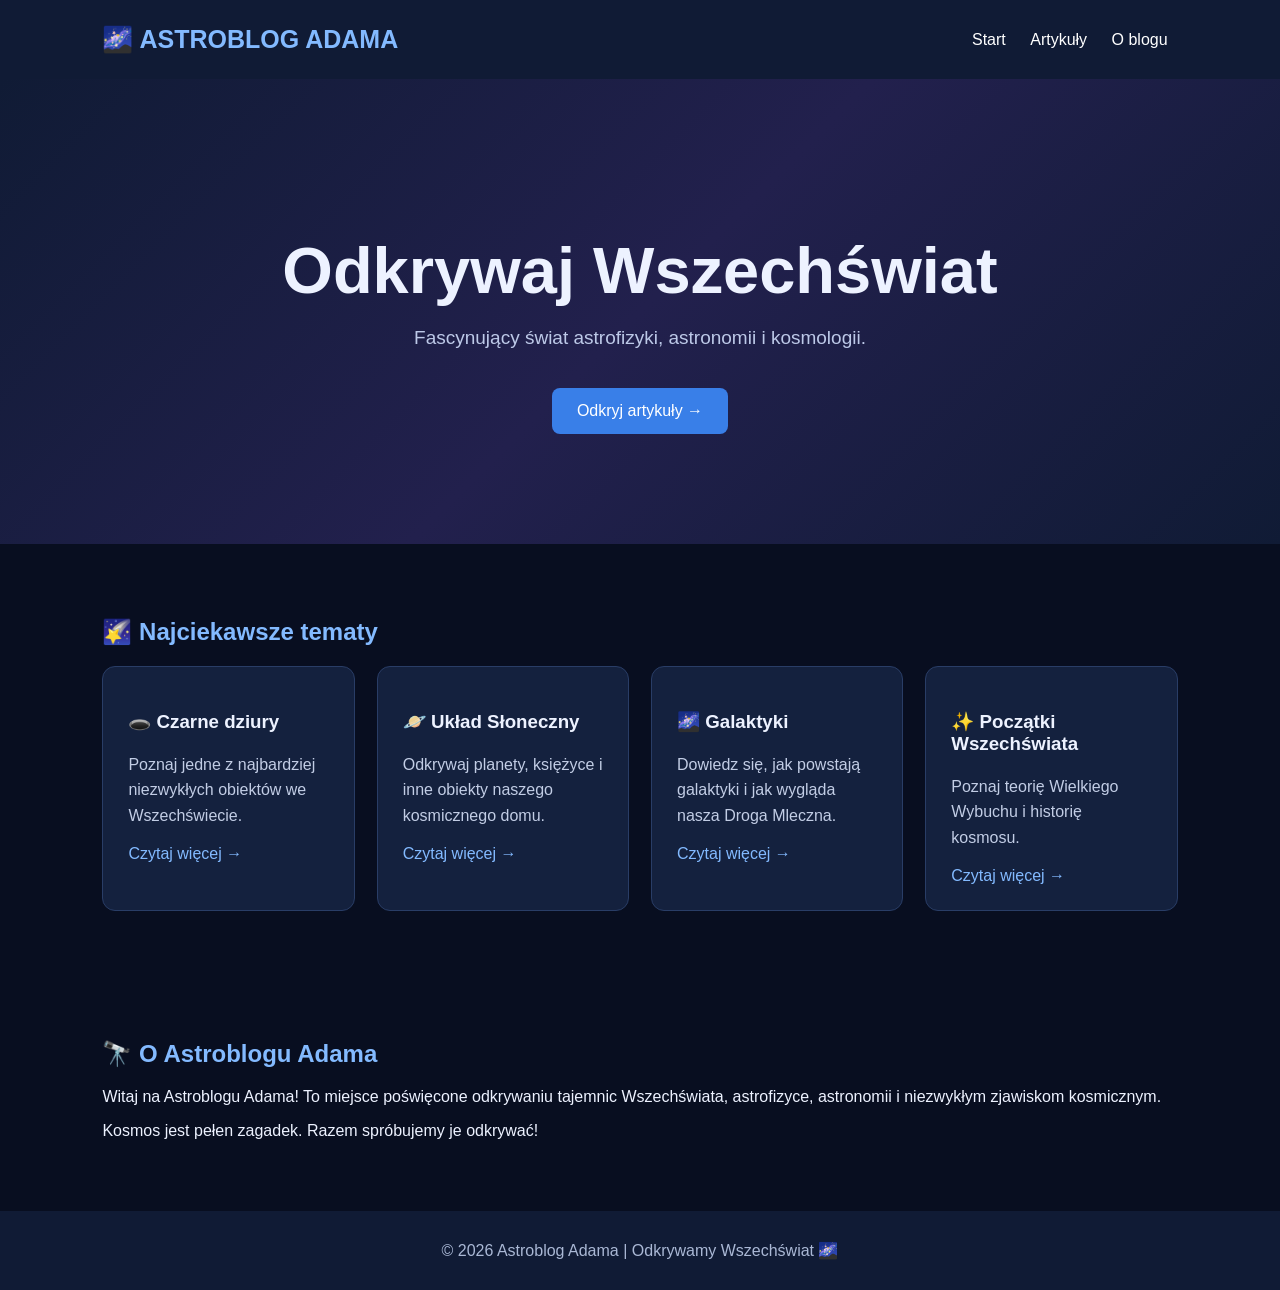
==== index.html @ 1130daae "Create index.html" ====
<!DOCTYPE html>
<html lang="pl">
<head>
<meta charset="UTF-8">
<meta name="viewport" content="width=device-width, initial-scale=1.0">
<title>Astroblog Adama | Odkrywamy Wszechświat</title>

<style>
* {
  box-sizing: border-box;
}

body {
  margin: 0;
  background: #080e20;
  color: #edf2ff;
  font-family: Arial, sans-serif;
}

header {
  padding: 25px 8%;
  background: #101b35;
  display: flex;
  justify-content: space-between;
  align-items: center;
  flex-wrap: wrap;
  gap: 15px;
}

.logo {
  font-size: 25px;
  font-weight: bold;
  color: #83baff;
}

nav a {
  color: white;
  text-decoration: none;
  margin: 10px;
}

nav a:hover {
  color: #83baff;
}

.hero {
  text-align: center;
  padding: 110px 20px;
  background: linear-gradient(135deg, #101b35, #22204d, #101b35);
}

.hero h1 {
  font-size: clamp(35px, 7vw, 65px);
  margin-bottom: 15px;
}

.hero p {
  color: #bdc9e8;
  font-size: 19px;
}

.button {
  display: inline-block;
  margin-top: 20px;
  padding: 14px 25px;
  background: #397fe8;
  color: white;
  border-radius: 8px;
  text-decoration: none;
}

section {
  padding: 55px 8%;
}

h2 {
  color: #83baff;
}

.articles {
  display: grid;
  grid-template-columns: repeat(auto-fit, minmax(230px, 1fr));
  gap: 22px;
}

.card {
  background: #14213e;
  padding: 25px;
  border-radius: 13px;
  border: 1px solid #293d66;
}

.card p {
  color: #c2cde5;
  line-height: 1.6;
}

.card a {
  color: #83baff;
  text-decoration: none;
}

footer {
  text-align: center;
  padding: 30px;
  background: #101b35;
  color: #aab8d5;
}
</style>
</head>

<body>

<header>
  <div class="logo">🌌 ASTROBLOG ADAMA</div>
  <nav>
    <a href="#start">Start</a>
    <a href="#artykuly">Artykuły</a>
    <a href="#omnie">O blogu</a>
  </nav>
</header>

<div class="hero" id="start">
  <h1>Odkrywaj Wszechświat</h1>
  <p>Fascynujący świat astrofizyki, astronomii i kosmologii.</p>
  <a href="#artykuly" class="button">Odkryj artykuły →</a>
</div>

<section id="artykuly">
  <h2>🌠 Najciekawsze tematy</h2>

  <div class="articles">

    <div class="card">
      <h3>🕳️ Czarne dziury</h3>
      <p>Poznaj jedne z najbardziej niezwykłych obiektów we Wszechświecie.</p>
      <a href="#omnie">Czytaj więcej →</a>
    </div>

    <div class="card">
      <h3>🪐 Układ Słoneczny</h3>
      <p>Odkrywaj planety, księżyce i inne obiekty naszego kosmicznego domu.</p>
      <a href="#omnie">Czytaj więcej →</a>
    </div>

    <div class="card">
      <h3>🌌 Galaktyki</h3>
      <p>Dowiedz się, jak powstają galaktyki i jak wygląda nasza Droga Mleczna.</p>
      <a href="#omnie">Czytaj więcej →</a>
    </div>

    <div class="card">
      <h3>✨ Początki Wszechświata</h3>
      <p>Poznaj teorię Wielkiego Wybuchu i historię kosmosu.</p>
      <a href="#omnie">Czytaj więcej →</a>
    </div>

  </div>
</section>

<section id="omnie">
  <h2>🔭 O Astroblogu Adama</h2>
  <p>
    Witaj na Astroblogu Adama! To miejsce poświęcone
    odkrywaniu tajemnic Wszechświata, astrofizyce,
    astronomii i niezwykłym zjawiskom kosmicznym.
  </p>
  <p>
    Kosmos jest pełen zagadek. Razem spróbujemy je odkrywać!
  </p>
</section>

<footer>
  © 2026 Astroblog Adama | Odkrywamy Wszechświat 🌌
</footer>

</body>
</html>
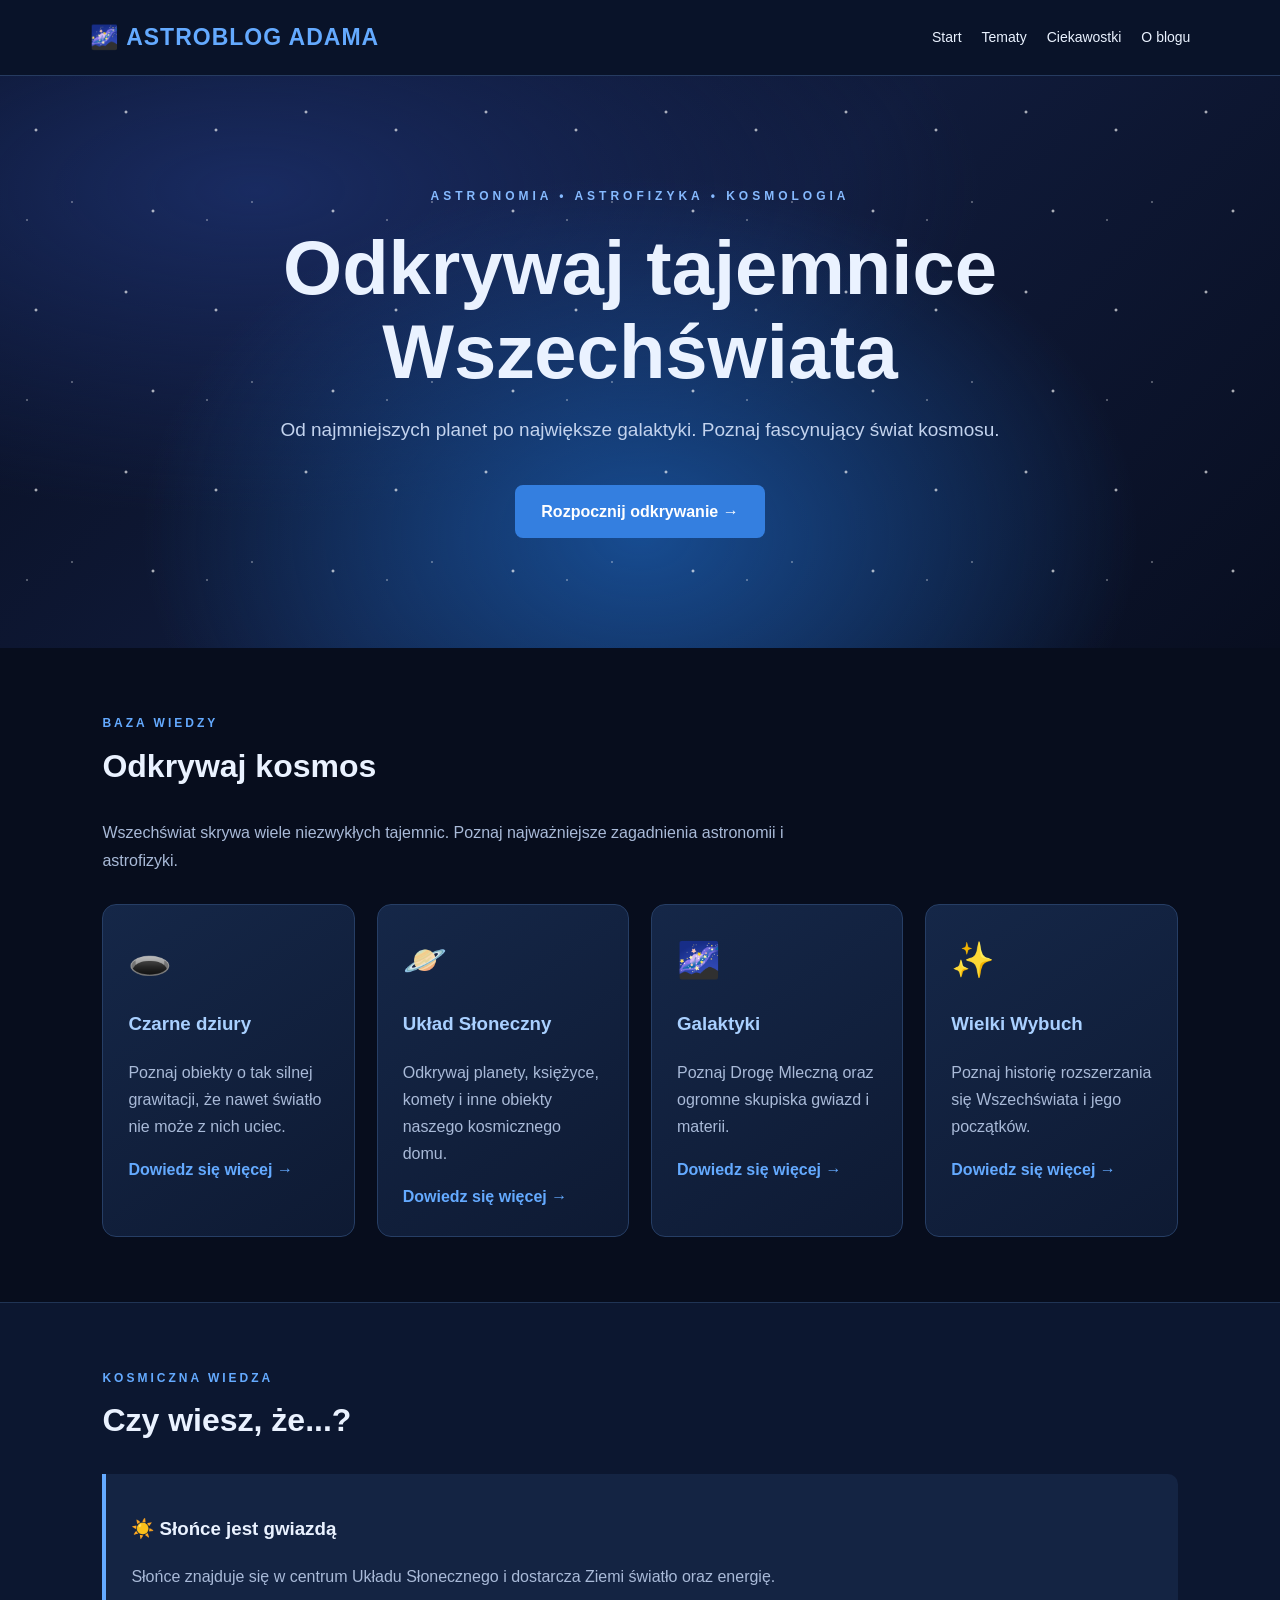
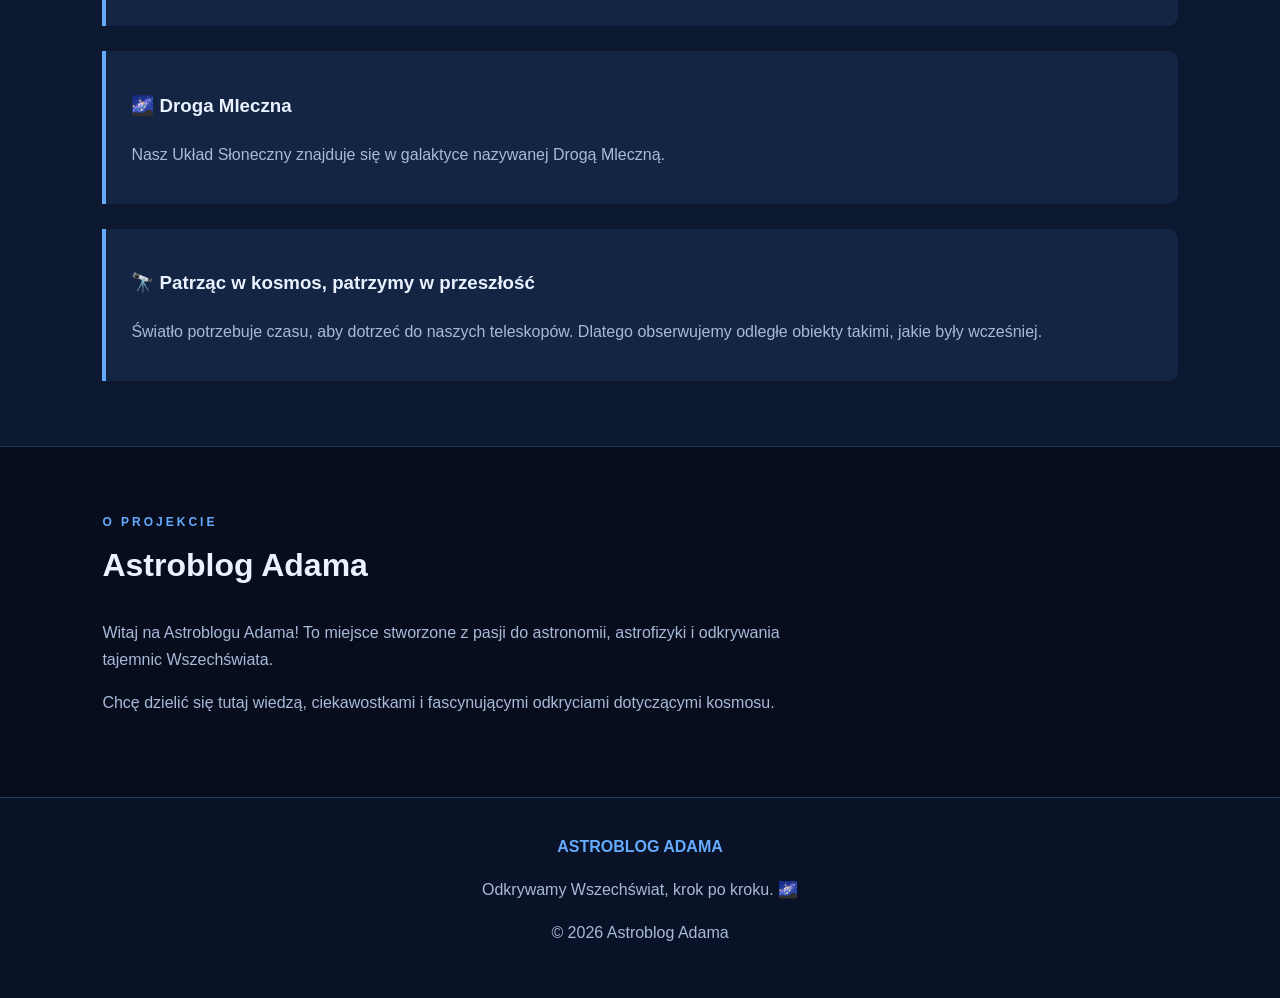
==== commit 61a7892a: "Update index.html" ====
--- a/index.html
+++ b/index.html
@@ -4,23 +4,42 @@
 <head>
 <meta charset="UTF-8">
 <meta name="viewport" content="width=device-width, initial-scale=1.0">
+<meta name="description" content="Astroblog Adama – poznaj fascynujący świat astrofizyki, astronomii i kosmologii.">
 <title>Astroblog Adama | Odkrywamy Wszechświat</title>
 
 <style>
+:root {
+  --bg: #070d1d;
+  --panel: #101c36;
+  --panel2: #142443;
+  --blue: #64aaff;
+  --light: #eaf2ff;
+  --muted: #a9bad8;
+}
+
 * {
   box-sizing: border-box;
 }
 
+html {
+  scroll-behavior: smooth;
+}
+
 body {
   margin: 0;
-  background: #080e20;
-  color: #edf2ff;
+  background: var(--bg);
+  color: var(--light);
   font-family: Arial, sans-serif;
+  line-height: 1.7;
 }
 
 header {
-  padding: 25px 8%;
-  background: #101b35;
+  position: sticky;
+  top: 0;
+  z-index: 10;
+  padding: 18px 7%;
+  background: rgba(10, 20, 42, 0.96);
+  border-bottom: 1px solid #263b60;
   display: flex;
   justify-content: space-between;
   align-items: center;
@@ -29,83 +48,227 @@
 }
 
 .logo {
-  font-size: 25px;
+  color: var(--blue);
+  font-size: 23px;
   font-weight: bold;
-  color: #83baff;
+  letter-spacing: 1px;
+}
+
+nav {
+  display: flex;
+  flex-wrap: wrap;
+  gap: 20px;
 }
 
 nav a {
-  color: white;
+  color: var(--light);
   text-decoration: none;
-  margin: 10px;
+  font-size: 14px;
 }
 
 nav a:hover {
-  color: #83baff;
+  color: var(--blue);
 }
 
 .hero {
+  min-height: 510px;
+  padding: 110px 20px;
   text-align: center;
-  padding: 110px 20px;
-  background: linear-gradient(135deg, #101b35, #22204d, #101b35);
+  display: flex;
+  flex-direction: column;
+  justify-content: center;
+  align-items: center;
+  position: relative;
+  overflow: hidden;
+  background:
+    radial-gradient(ellipse at 50% 80%, #174c91 0%, transparent 55%),
+    radial-gradient(ellipse at 20% 20%, #192b61 0%, transparent 50%),
+    linear-gradient(135deg, #080e20, #101b3b, #080e20);
+}
+
+.stars {
+  position: absolute;
+  inset: 0;
+  pointer-events: none;
+  background-image:
+    radial-gradient(2px 2px at 20% 30%, white, transparent),
+    radial-gradient(2px 2px at 70% 20%, white, transparent),
+    radial-gradient(1px 1px at 40% 70%, white, transparent),
+    radial-gradient(2px 2px at 85% 75%, white, transparent),
+    radial-gradient(1px 1px at 15% 80%, white, transparent);
+  background-size: 180px 180px;
+  animation: stars 30s linear infinite;
+}
+
+@keyframes stars {
+  from { background-position: 0 0; }
+  to { background-position: 180px 180px; }
+}
+
+.hero-content {
+  position: relative;
+  z-index: 1;
+  max-width: 850px;
+}
+
+.eyebrow {
+  color: #86baff;
+  letter-spacing: 4px;
+  font-size: 12px;
+  font-weight: bold;
 }
 
 .hero h1 {
-  font-size: clamp(35px, 7vw, 65px);
-  margin-bottom: 15px;
+  font-size: clamp(38px, 7vw, 76px);
+  line-height: 1.1;
+  margin: 20px 0;
 }
 
 .hero p {
-  color: #bdc9e8;
   font-size: 19px;
+  color: #c3d3ee;
 }
 
 .button {
   display: inline-block;
   margin-top: 20px;
-  padding: 14px 25px;
-  background: #397fe8;
+  padding: 13px 26px;
+  border-radius: 8px;
+  background: #347fe0;
   color: white;
-  border-radius: 8px;
   text-decoration: none;
+  font-weight: bold;
+  transition: 0.2s;
+}
+
+.button:hover {
+  background: #5b9df5;
+  transform: translateY(-3px);
 }
 
 section {
-  padding: 55px 8%;
+  padding: 65px 8%;
+  max-width: 1400px;
+  margin: auto;
+}
+
+.section-label {
+  color: var(--blue);
+  letter-spacing: 3px;
+  font-size: 12px;
+  font-weight: bold;
 }
 
 h2 {
-  color: #83baff;
+  font-size: 32px;
+  margin-top: 5px;
+}
+
+.intro {
+  color: var(--muted);
+  max-width: 700px;
 }
 
 .articles {
   display: grid;
   grid-template-columns: repeat(auto-fit, minmax(230px, 1fr));
   gap: 22px;
+  margin-top: 30px;
 }
 
 .card {
-  background: #14213e;
+  background: linear-gradient(145deg, #152748, #0e1a33);
+  border: 1px solid #263e65;
+  border-radius: 14px;
   padding: 25px;
-  border-radius: 13px;
-  border: 1px solid #293d66;
+  transition: 0.25s;
+}
+
+.card:hover {
+  transform: translateY(-6px);
+  border-color: var(--blue);
+}
+
+.card-icon {
+  font-size: 35px;
+}
+
+.card h3 {
+  color: #a9d0ff;
 }
 
 .card p {
-  color: #c2cde5;
-  line-height: 1.6;
+  color: var(--muted);
 }
 
 .card a {
-  color: #83baff;
+  color: var(--blue);
   text-decoration: none;
+  font-weight: bold;
+}
+
+.news {
+  background: #0c1730;
+  border-top: 1px solid #203454;
+  border-bottom: 1px solid #203454;
+  max-width: none;
+}
+
+.news-inner {
+  max-width: 1200px;
+  margin: auto;
+}
+
+.fact {
+  border-left: 4px solid var(--blue);
+  padding: 20px 25px;
+  background: #142443;
+  border-radius: 0 10px 10px 0;
+  margin-top: 25px;
+}
+
+.fact p {
+  color: var(--muted);
 }
 
 footer {
+  padding: 35px 20px;
+  background: #091226;
   text-align: center;
-  padding: 30px;
-  background: #101b35;
-  color: #aab8d5;
+  color: var(--muted);
+  border-top: 1px solid #263b60;
+}
+
+footer strong {
+  color: var(--blue);
+}
+
+@media (max-width: 600px) {
+  header {
+    justify-content: center;
+    text-align: center;
+  }
+
+  nav {
+    justify-content: center;
+    gap: 12px;
+  }
+
+  .hero {
+    padding: 80px 20px;
+  }
+
+  section {
+    padding: 45px 6%;
+  }
+}
+
+@media (prefers-reduced-motion: reduce) {
+  *, *::before, *::after {
+    scroll-behavior: auto !important;
+    animation: none !important;
+    transition: none !important;
+  }
 }
 </style>
 </head>
@@ -114,66 +277,144 @@
 
 <header>
   <div class="logo">🌌 ASTROBLOG ADAMA</div>
+
   <nav>
     <a href="#start">Start</a>
-    <a href="#artykuly">Artykuły</a>
+    <a href="#tematy">Tematy</a>
+    <a href="#ciekawostki">Ciekawostki</a>
     <a href="#omnie">O blogu</a>
   </nav>
 </header>
 
+<main>
+
 <div class="hero" id="start">
-  <h1>Odkrywaj Wszechświat</h1>
-  <p>Fascynujący świat astrofizyki, astronomii i kosmologii.</p>
-  <a href="#artykuly" class="button">Odkryj artykuły →</a>
+  <div class="stars"></div>
+
+  <div class="hero-content">
+    <div class="eyebrow">ASTRONOMIA • ASTROFIZYKA • KOSMOLOGIA</div>
+
+    <h1>Odkrywaj tajemnice Wszechświata</h1>
+
+    <p>
+      Od najmniejszych planet po największe galaktyki.
+      Poznaj fascynujący świat kosmosu.
+    </p>
+
+    <a href="#tematy" class="button">Rozpocznij odkrywanie →</a>
+  </div>
 </div>
 
-<section id="artykuly">
-  <h2>🌠 Najciekawsze tematy</h2>
+<section id="tematy">
+  <div class="section-label">BAZA WIEDZY</div>
+  <h2>Odkrywaj kosmos</h2>
+
+  <p class="intro">
+    Wszechświat skrywa wiele niezwykłych tajemnic.
+    Poznaj najważniejsze zagadnienia astronomii i astrofizyki.
+  </p>
 
   <div class="articles">
 
-    <div class="card">
-      <h3>🕳️ Czarne dziury</h3>
-      <p>Poznaj jedne z najbardziej niezwykłych obiektów we Wszechświecie.</p>
-      <a href="#omnie">Czytaj więcej →</a>
-    </div>
-
-    <div class="card">
-      <h3>🪐 Układ Słoneczny</h3>
-      <p>Odkrywaj planety, księżyce i inne obiekty naszego kosmicznego domu.</p>
-      <a href="#omnie">Czytaj więcej →</a>
-    </div>
-
-    <div class="card">
-      <h3>🌌 Galaktyki</h3>
-      <p>Dowiedz się, jak powstają galaktyki i jak wygląda nasza Droga Mleczna.</p>
-      <a href="#omnie">Czytaj więcej →</a>
-    </div>
-
-    <div class="card">
-      <h3>✨ Początki Wszechświata</h3>
-      <p>Poznaj teorię Wielkiego Wybuchu i historię kosmosu.</p>
-      <a href="#omnie">Czytaj więcej →</a>
-    </div>
+    <article class="card">
+      <div class="card-icon">🕳️</div>
+      <h3>Czarne dziury</h3>
+      <p>
+        Poznaj obiekty o tak silnej grawitacji,
+        że nawet światło nie może z nich uciec.
+      </p>
+      <a href="#ciekawostki">Dowiedz się więcej →</a>
+    </article>
+
+    <article class="card">
+      <div class="card-icon">🪐</div>
+      <h3>Układ Słoneczny</h3>
+      <p>
+        Odkrywaj planety, księżyce, komety
+        i inne obiekty naszego kosmicznego domu.
+      </p>
+      <a href="#ciekawostki">Dowiedz się więcej →</a>
+    </article>
+
+    <article class="card">
+      <div class="card-icon">🌌</div>
+      <h3>Galaktyki</h3>
+      <p>
+        Poznaj Drogę Mleczną oraz ogromne
+        skupiska gwiazd i materii.
+      </p>
+      <a href="#ciekawostki">Dowiedz się więcej →</a>
+    </article>
+
+    <article class="card">
+      <div class="card-icon">✨</div>
+      <h3>Wielki Wybuch</h3>
+      <p>
+        Poznaj historię rozszerzania się
+        Wszechświata i jego początków.
+      </p>
+      <a href="#ciekawostki">Dowiedz się więcej →</a>
+    </article>
 
   </div>
 </section>
 
+<section class="news" id="ciekawostki">
+  <div class="news-inner">
+    <div class="section-label">KOSMICZNA WIEDZA</div>
+    <h2>Czy wiesz, że...?</h2>
+
+    <div class="fact">
+      <h3>☀️ Słońce jest gwiazdą</h3>
+      <p>
+        Słońce znajduje się w centrum Układu Słonecznego
+        i dostarcza Ziemi światło oraz energię.
+      </p>
+    </div>
+
+    <div class="fact">
+      <h3>🌌 Droga Mleczna</h3>
+      <p>
+        Nasz Układ Słoneczny znajduje się
+        w galaktyce nazywanej Drogą Mleczną.
+      </p>
+    </div>
+
+    <div class="fact">
+      <h3>🔭 Patrząc w kosmos, patrzymy w przeszłość</h3>
+      <p>
+        Światło potrzebuje czasu, aby dotrzeć do naszych teleskopów.
+        Dlatego obserwujemy odległe obiekty takimi, jakie były wcześniej.
+      </p>
+    </div>
+  </div>
+</section>
+
 <section id="omnie">
-  <h2>🔭 O Astroblogu Adama</h2>
-  <p>
-    Witaj na Astroblogu Adama! To miejsce poświęcone
-    odkrywaniu tajemnic Wszechświata, astrofizyce,
-    astronomii i niezwykłym zjawiskom kosmicznym.
+  <div class="section-label">O PROJEKCIE</div>
+  <h2>Astroblog Adama</h2>
+
+  <p class="intro">
+    Witaj na Astroblogu Adama! To miejsce stworzone
+    z pasji do astronomii, astrofizyki i odkrywania
+    tajemnic Wszechświata.
   </p>
-  <p>
-    Kosmos jest pełen zagadek. Razem spróbujemy je odkrywać!
+
+  <p class="intro">
+    Chcę dzielić się tutaj wiedzą, ciekawostkami
+    i fascynującymi odkryciami dotyczącymi kosmosu.
   </p>
 </section>
 
+</main>
+
 <footer>
-  © 2026 Astroblog Adama | Odkrywamy Wszechświat 🌌
+  <strong>ASTROBLOG ADAMA</strong>
+  <p>Odkrywamy Wszechświat, krok po kroku. 🌌</p>
+  <p>© 2026 Astroblog Adama</p>
 </footer>
 
 </body>
 </html>
+
+
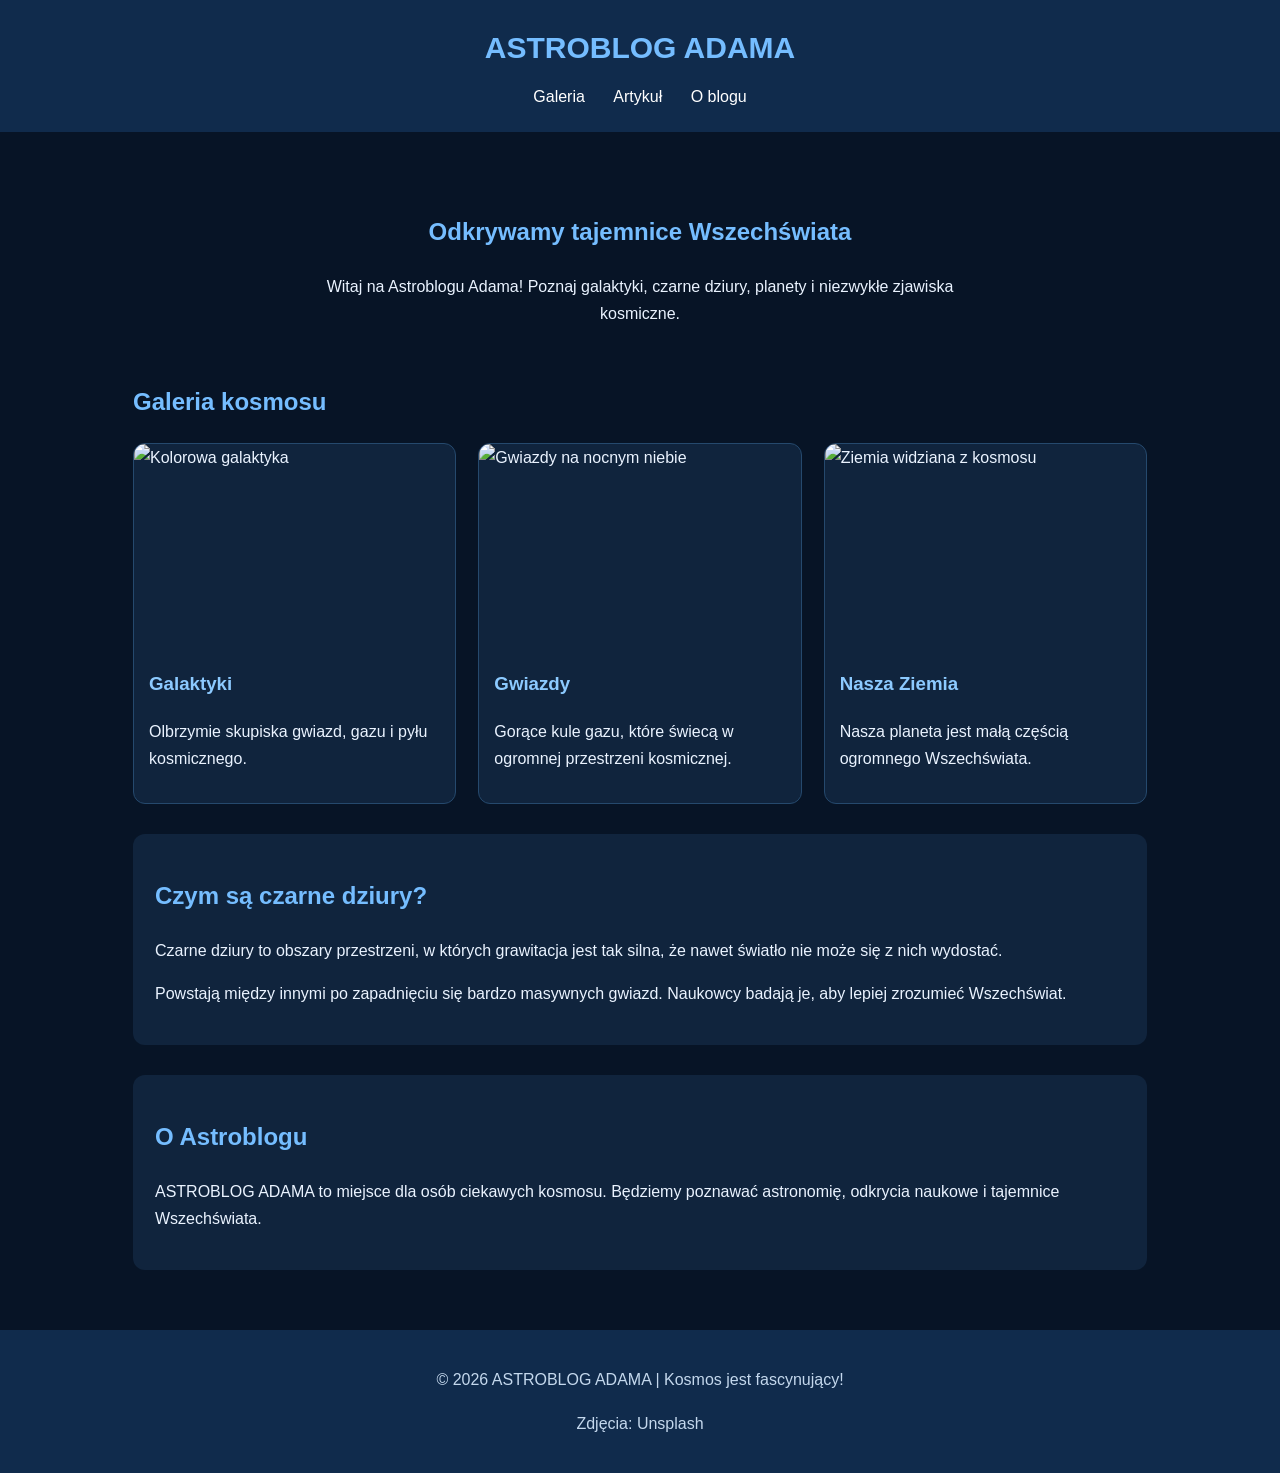
==== commit a6db1080: "Update index.html" ====
--- a/index.html
+++ b/index.html
@@ -4,271 +4,101 @@
 <head>
 <meta charset="UTF-8">
 <meta name="viewport" content="width=device-width, initial-scale=1.0">
-<meta name="description" content="Astroblog Adama – poznaj fascynujący świat astrofizyki, astronomii i kosmologii.">
-<title>Astroblog Adama | Odkrywamy Wszechświat</title>
+<title>ASTROBLOG ADAMA</title>
 
 <style>
-:root {
-  --bg: #070d1d;
-  --panel: #101c36;
-  --panel2: #142443;
-  --blue: #64aaff;
-  --light: #eaf2ff;
-  --muted: #a9bad8;
-}
-
-* {
-  box-sizing: border-box;
-}
-
-html {
-  scroll-behavior: smooth;
-}
+* { box-sizing: border-box; }
 
 body {
   margin: 0;
-  background: var(--bg);
-  color: var(--light);
   font-family: Arial, sans-serif;
+  background: #071426;
+  color: #eaf3ff;
   line-height: 1.7;
 }
 
 header {
-  position: sticky;
-  top: 0;
-  z-index: 10;
-  padding: 18px 7%;
-  background: rgba(10, 20, 42, 0.96);
-  border-bottom: 1px solid #263b60;
-  display: flex;
-  justify-content: space-between;
-  align-items: center;
-  flex-wrap: wrap;
-  gap: 15px;
+  background: #102b4c;
+  padding: 22px;
+  text-align: center;
 }
 
-.logo {
-  color: var(--blue);
-  font-size: 23px;
-  font-weight: bold;
-  letter-spacing: 1px;
+header h1 {
+  margin: 0;
+  color: #75bdff;
+  font-size: 30px;
 }
 
-nav {
-  display: flex;
-  flex-wrap: wrap;
-  gap: 20px;
+nav { margin-top: 10px; }
+
+nav a {
+  color: white;
+  text-decoration: none;
+  margin: 0 12px;
 }
 
-nav a {
-  color: var(--light);
-  text-decoration: none;
-  font-size: 14px;
+main {
+  max-width: 1050px;
+  margin: auto;
+  padding: 25px 18px;
 }
 
-nav a:hover {
-  color: var(--blue);
-}
+h2 { color: #75bdff; }
 
 .hero {
-  min-height: 510px;
-  padding: 110px 20px;
   text-align: center;
-  display: flex;
-  flex-direction: column;
-  justify-content: center;
-  align-items: center;
-  position: relative;
-  overflow: hidden;
-  background:
-    radial-gradient(ellipse at 50% 80%, #174c91 0%, transparent 55%),
-    radial-gradient(ellipse at 20% 20%, #192b61 0%, transparent 50%),
-    linear-gradient(135deg, #080e20, #101b3b, #080e20);
-}
-
-.stars {
-  position: absolute;
-  inset: 0;
-  pointer-events: none;
-  background-image:
-    radial-gradient(2px 2px at 20% 30%, white, transparent),
-    radial-gradient(2px 2px at 70% 20%, white, transparent),
-    radial-gradient(1px 1px at 40% 70%, white, transparent),
-    radial-gradient(2px 2px at 85% 75%, white, transparent),
-    radial-gradient(1px 1px at 15% 80%, white, transparent);
-  background-size: 180px 180px;
-  animation: stars 30s linear infinite;
-}
-
-@keyframes stars {
-  from { background-position: 0 0; }
-  to { background-position: 180px 180px; }
-}
-
-.hero-content {
-  position: relative;
-  z-index: 1;
-  max-width: 850px;
-}
-
-.eyebrow {
-  color: #86baff;
-  letter-spacing: 4px;
-  font-size: 12px;
-  font-weight: bold;
-}
-
-.hero h1 {
-  font-size: clamp(38px, 7vw, 76px);
-  line-height: 1.1;
-  margin: 20px 0;
+  padding: 35px 15px;
 }
 
 .hero p {
-  font-size: 19px;
-  color: #c3d3ee;
-}
-
-.button {
-  display: inline-block;
-  margin-top: 20px;
-  padding: 13px 26px;
-  border-radius: 8px;
-  background: #347fe0;
-  color: white;
-  text-decoration: none;
-  font-weight: bold;
-  transition: 0.2s;
-}
-
-.button:hover {
-  background: #5b9df5;
-  transform: translateY(-3px);
-}
-
-section {
-  padding: 65px 8%;
-  max-width: 1400px;
+  max-width: 700px;
   margin: auto;
 }
 
-.section-label {
-  color: var(--blue);
-  letter-spacing: 3px;
-  font-size: 12px;
-  font-weight: bold;
+.gallery {
+  display: grid;
+  grid-template-columns: repeat(auto-fit, minmax(240px, 1fr));
+  gap: 22px;
 }
 
-h2 {
-  font-size: 32px;
-  margin-top: 5px;
+.card {
+  background: #10243d;
+  border: 1px solid #25496d;
+  border-radius: 12px;
+  overflow: hidden;
 }
 
-.intro {
-  color: var(--muted);
-  max-width: 700px;
+.card img {
+  width: 100%;
+  height: 190px;
+  object-fit: cover;
+  display: block;
 }
 
-.articles {
-  display: grid;
-  grid-template-columns: repeat(auto-fit, minmax(230px, 1fr));
-  gap: 22px;
+.card-content { padding: 15px; }
+
+.card h3 { color: #8ccaff; }
+
+article {
+  background: #10243d;
+  border-radius: 12px;
+  padding: 22px;
   margin-top: 30px;
 }
 
-.card {
-  background: linear-gradient(145deg, #152748, #0e1a33);
-  border: 1px solid #263e65;
-  border-radius: 14px;
-  padding: 25px;
-  transition: 0.25s;
+footer {
+  text-align: center;
+  background: #102b4c;
+  padding: 20px;
+  margin-top: 35px;
+  color: #c4d8ed;
 }
 
-.card:hover {
-  transform: translateY(-6px);
-  border-color: var(--blue);
-}
-
-.card-icon {
-  font-size: 35px;
-}
-
-.card h3 {
-  color: #a9d0ff;
-}
-
-.card p {
-  color: var(--muted);
-}
-
-.card a {
-  color: var(--blue);
-  text-decoration: none;
-  font-weight: bold;
-}
-
-.news {
-  background: #0c1730;
-  border-top: 1px solid #203454;
-  border-bottom: 1px solid #203454;
-  max-width: none;
-}
-
-.news-inner {
-  max-width: 1200px;
-  margin: auto;
-}
-
-.fact {
-  border-left: 4px solid var(--blue);
-  padding: 20px 25px;
-  background: #142443;
-  border-radius: 0 10px 10px 0;
-  margin-top: 25px;
-}
-
-.fact p {
-  color: var(--muted);
-}
-
-footer {
-  padding: 35px 20px;
-  background: #091226;
-  text-align: center;
-  color: var(--muted);
-  border-top: 1px solid #263b60;
-}
-
-footer strong {
-  color: var(--blue);
-}
+a { color: #8ccaff; }
 
 @media (max-width: 600px) {
-  header {
-    justify-content: center;
-    text-align: center;
-  }
-
-  nav {
-    justify-content: center;
-    gap: 12px;
-  }
-
-  .hero {
-    padding: 80px 20px;
-  }
-
-  section {
-    padding: 45px 6%;
-  }
-}
-
-@media (prefers-reduced-motion: reduce) {
-  *, *::before, *::after {
-    scroll-behavior: auto !important;
-    animation: none !important;
-    transition: none !important;
-  }
+  header h1 { font-size: 25px; }
+  nav a { display: inline-block; margin: 5px; }
 }
 </style>
 </head>
@@ -276,145 +106,86 @@
 <body>
 
 <header>
-  <div class="logo">🌌 ASTROBLOG ADAMA</div>
-
+  <h1>ASTROBLOG ADAMA</h1>
   <nav>
-    <a href="#start">Start</a>
-    <a href="#tematy">Tematy</a>
-    <a href="#ciekawostki">Ciekawostki</a>
-    <a href="#omnie">O blogu</a>
+    <a href="#galeria">Galeria</a>
+    <a href="#artykul">Artykuł</a>
+    <a href="#onas">O blogu</a>
   </nav>
 </header>
 
 <main>
 
-<div class="hero" id="start">
-  <div class="stars"></div>
+<section class="hero">
+  <h2>Odkrywamy tajemnice Wszechświata</h2>
+  <p>
+    Witaj na Astroblogu Adama! Poznaj galaktyki, czarne dziury,
+    planety i niezwykłe zjawiska kosmiczne.
+  </p>
+</section>
 
-  <div class="hero-content">
-    <div class="eyebrow">ASTRONOMIA • ASTROFIZYKA • KOSMOLOGIA</div>
+<section id="galeria">
+  <h2>Galeria kosmosu</h2>
 
-    <h1>Odkrywaj tajemnice Wszechświata</h1>
+  <div class="gallery">
 
-    <p>
-      Od najmniejszych planet po największe galaktyki.
-      Poznaj fascynujący świat kosmosu.
-    </p>
+    <div class="card">
+      <img src="https://images.unsplash.com/photo-1462331940025-496dfbfc7564?w=700"
+           alt="Kolorowa galaktyka">
+      <div class="card-content">
+        <h3>Galaktyki</h3>
+        <p>Olbrzymie skupiska gwiazd, gazu i pyłu kosmicznego.</p>
+      </div>
+    </div>
 
-    <a href="#tematy" class="button">Rozpocznij odkrywanie →</a>
-  </div>
-</div>
+    <div class="card">
+      <img src="https://images.unsplash.com/photo-1534796636912-3b95b3ab5986?w=700"
+           alt="Gwiazdy na nocnym niebie">
+      <div class="card-content">
+        <h3>Gwiazdy</h3>
+        <p>Gorące kule gazu, które świecą w ogromnej przestrzeni kosmicznej.</p>
+      </div>
+    </div>
 
-<section id="tematy">
-  <div class="section-label">BAZA WIEDZY</div>
-  <h2>Odkrywaj kosmos</h2>
-
-  <p class="intro">
-    Wszechświat skrywa wiele niezwykłych tajemnic.
-    Poznaj najważniejsze zagadnienia astronomii i astrofizyki.
-  </p>
-
-  <div class="articles">
-
-    <article class="card">
-      <div class="card-icon">🕳️</div>
-      <h3>Czarne dziury</h3>
-      <p>
-        Poznaj obiekty o tak silnej grawitacji,
-        że nawet światło nie może z nich uciec.
-      </p>
-      <a href="#ciekawostki">Dowiedz się więcej →</a>
-    </article>
-
-    <article class="card">
-      <div class="card-icon">🪐</div>
-      <h3>Układ Słoneczny</h3>
-      <p>
-        Odkrywaj planety, księżyce, komety
-        i inne obiekty naszego kosmicznego domu.
-      </p>
-      <a href="#ciekawostki">Dowiedz się więcej →</a>
-    </article>
-
-    <article class="card">
-      <div class="card-icon">🌌</div>
-      <h3>Galaktyki</h3>
-      <p>
-        Poznaj Drogę Mleczną oraz ogromne
-        skupiska gwiazd i materii.
-      </p>
-      <a href="#ciekawostki">Dowiedz się więcej →</a>
-    </article>
-
-    <article class="card">
-      <div class="card-icon">✨</div>
-      <h3>Wielki Wybuch</h3>
-      <p>
-        Poznaj historię rozszerzania się
-        Wszechświata i jego początków.
-      </p>
-      <a href="#ciekawostki">Dowiedz się więcej →</a>
-    </article>
+    <div class="card">
+      <img src="https://images.unsplash.com/photo-1446776811953-b23d57bd21aa?w=700"
+           alt="Ziemia widziana z kosmosu">
+      <div class="card-content">
+        <h3>Nasza Ziemia</h3>
+        <p>Nasza planeta jest małą częścią ogromnego Wszechświata.</p>
+      </div>
+    </div>
 
   </div>
 </section>
 
-<section class="news" id="ciekawostki">
-  <div class="news-inner">
-    <div class="section-label">KOSMICZNA WIEDZA</div>
-    <h2>Czy wiesz, że...?</h2>
+<article id="artykul">
+  <h2>Czym są czarne dziury?</h2>
+  <p>
+    Czarne dziury to obszary przestrzeni, w których grawitacja jest
+    tak silna, że nawet światło nie może się z nich wydostać.
+  </p>
+  <p>
+    Powstają między innymi po zapadnięciu się bardzo masywnych gwiazd.
+    Naukowcy badają je, aby lepiej zrozumieć Wszechświat.
+  </p>
+</article>
 
-    <div class="fact">
-      <h3>☀️ Słońce jest gwiazdą</h3>
-      <p>
-        Słońce znajduje się w centrum Układu Słonecznego
-        i dostarcza Ziemi światło oraz energię.
-      </p>
-    </div>
-
-    <div class="fact">
-      <h3>🌌 Droga Mleczna</h3>
-      <p>
-        Nasz Układ Słoneczny znajduje się
-        w galaktyce nazywanej Drogą Mleczną.
-      </p>
-    </div>
-
-    <div class="fact">
-      <h3>🔭 Patrząc w kosmos, patrzymy w przeszłość</h3>
-      <p>
-        Światło potrzebuje czasu, aby dotrzeć do naszych teleskopów.
-        Dlatego obserwujemy odległe obiekty takimi, jakie były wcześniej.
-      </p>
-    </div>
-  </div>
-</section>
-
-<section id="omnie">
-  <div class="section-label">O PROJEKCIE</div>
-  <h2>Astroblog Adama</h2>
-
-  <p class="intro">
-    Witaj na Astroblogu Adama! To miejsce stworzone
-    z pasji do astronomii, astrofizyki i odkrywania
-    tajemnic Wszechświata.
+<article id="onas">
+  <h2>O Astroblogu</h2>
+  <p>
+    ASTROBLOG ADAMA to miejsce dla osób ciekawych kosmosu.
+    Będziemy poznawać astronomię, odkrycia naukowe i tajemnice
+    Wszechświata.
   </p>
-
-  <p class="intro">
-    Chcę dzielić się tutaj wiedzą, ciekawostkami
-    i fascynującymi odkryciami dotyczącymi kosmosu.
-  </p>
-</section>
+</article>
 
 </main>
 
 <footer>
-  <strong>ASTROBLOG ADAMA</strong>
-  <p>Odkrywamy Wszechświat, krok po kroku. 🌌</p>
-  <p>© 2026 Astroblog Adama</p>
+  <p>© 2026 ASTROBLOG ADAMA | Kosmos jest fascynujący!</p>
+  <p>Zdjęcia: Unsplash</p>
 </footer>
 
 </body>
 </html>
-
-
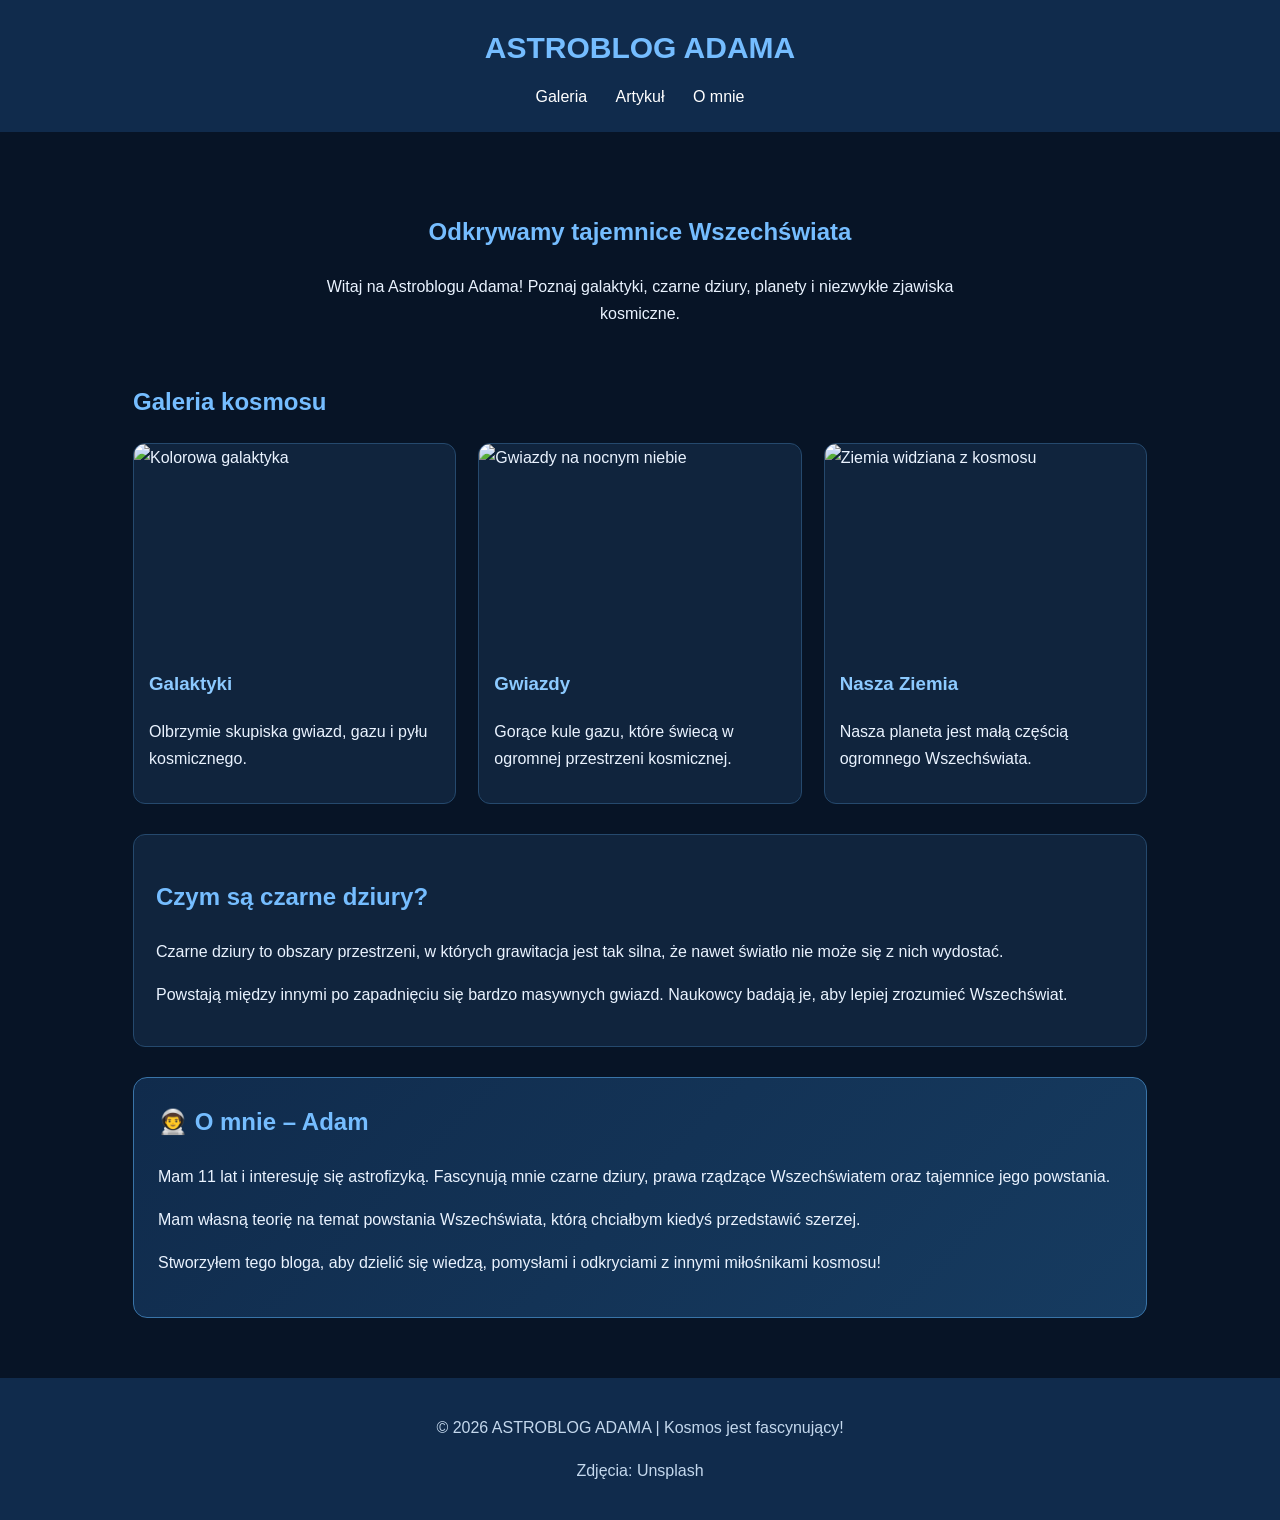
==== commit cab021a0: "Update index.html" ====
--- a/index.html
+++ b/index.html
@@ -81,9 +81,27 @@
 
 article {
   background: #10243d;
+  border: 1px solid #25496d;
   border-radius: 12px;
   padding: 22px;
   margin-top: 30px;
+}
+
+/* Sekcja O mnie */
+.about {
+  background: linear-gradient(135deg, #102b4c, #163b60);
+  border: 1px solid #3974a8;
+  border-radius: 14px;
+  padding: 24px;
+  margin-top: 30px;
+}
+
+.about h2 {
+  margin-top: 0;
+}
+
+.about p {
+  font-size: 16px;
 }
 
 footer {
@@ -110,7 +128,7 @@
   <nav>
     <a href="#galeria">Galeria</a>
     <a href="#artykul">Artykuł</a>
-    <a href="#onas">O blogu</a>
+    <a href="#onas">O mnie</a>
   </nav>
 </header>
 
@@ -171,14 +189,24 @@
   </p>
 </article>
 
-<article id="onas">
-  <h2>O Astroblogu</h2>
-  <p>
-    ASTROBLOG ADAMA to miejsce dla osób ciekawych kosmosu.
-    Będziemy poznawać astronomię, odkrycia naukowe i tajemnice
-    Wszechświata.
-  </p>
-</article>
+<section id="onas" class="about">
+  <h2>👨‍🚀 O mnie – Adam</h2>
+
+  <p>
+    Mam 11 lat i interesuję się astrofizyką. Fascynują mnie czarne
+    dziury, prawa rządzące Wszechświatem oraz tajemnice jego powstania.
+  </p>
+
+  <p>
+    Mam własną teorię na temat powstania Wszechświata, którą chciałbym
+    kiedyś przedstawić szerzej.
+  </p>
+
+  <p>
+    Stworzyłem tego bloga, aby dzielić się wiedzą, pomysłami
+    i odkryciami z innymi miłośnikami kosmosu!
+  </p>
+</section>
 
 </main>
 
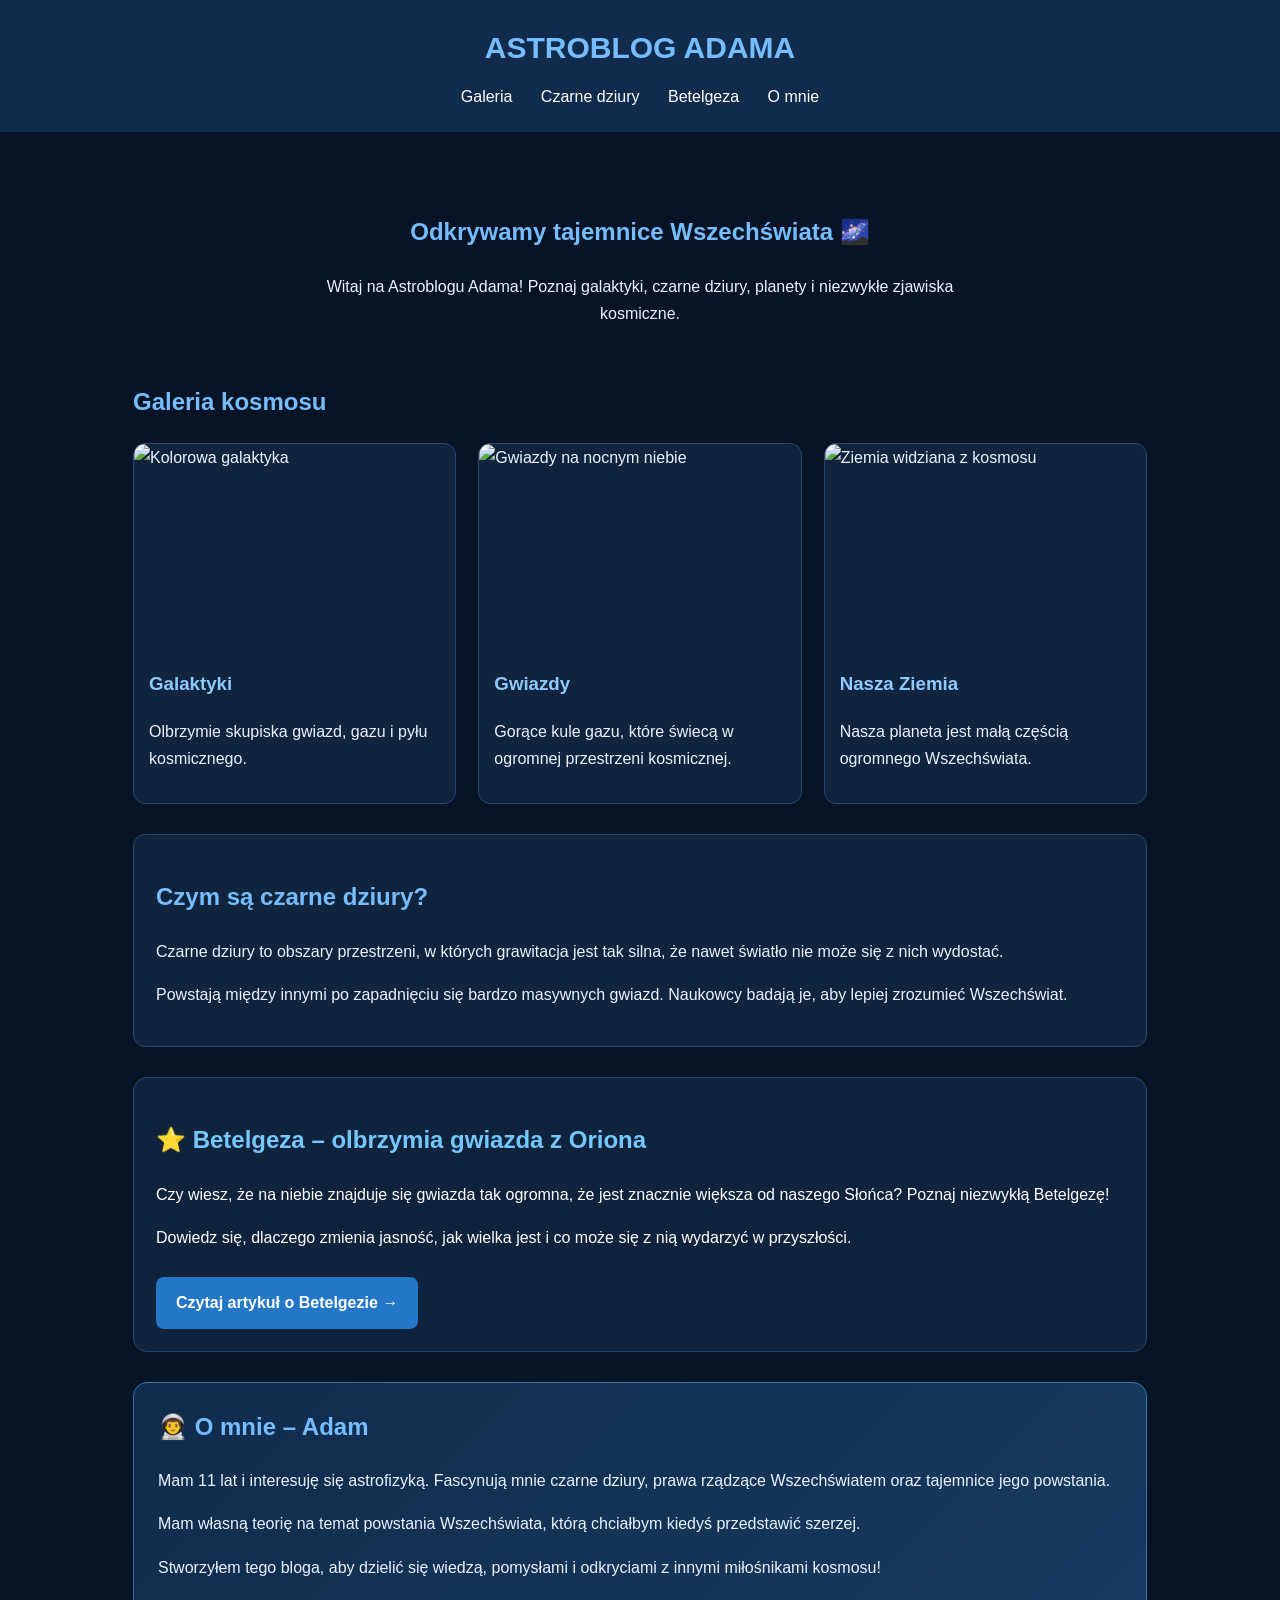
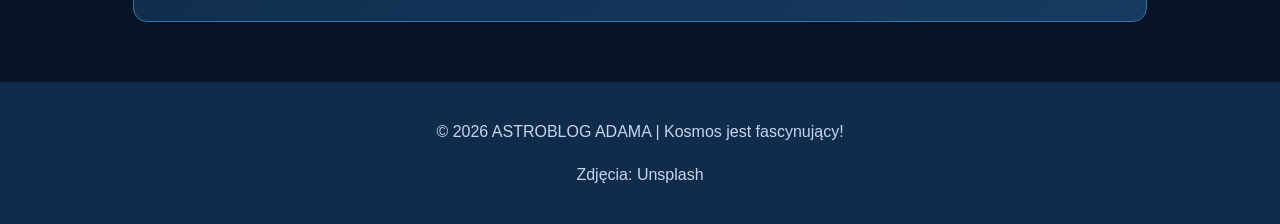
==== commit 327d8fc7: "Update index.html" ====
--- a/index.html
+++ b/index.html
@@ -2,218 +2,176 @@
 <!DOCTYPE html>
 <html lang="pl">
 <head>
-<meta charset="UTF-8">
-<meta name="viewport" content="width=device-width, initial-scale=1.0">
-<title>ASTROBLOG ADAMA</title>
+  <meta charset="UTF-8">
+  <meta name="viewport" content="width=device-width, initial-scale=1.0">
+  <title>ASTROBLOG ADAMA</title>
+  <link rel="stylesheet" href="style.css">
 
-<style>
-* { box-sizing: border-box; }
+  <style>
+    .article-card {
+      background: #10233d;
+      border: 1px solid #24466f;
+      border-radius: 14px;
+      padding: 22px;
+      margin: 30px 0;
+      color: white;
+    }
 
-body {
-  margin: 0;
-  font-family: Arial, sans-serif;
-  background: #071426;
-  color: #eaf3ff;
-  line-height: 1.7;
-}
+    .article-card h2 {
+      color: #75c7ff;
+    }
 
-header {
-  background: #102b4c;
-  padding: 22px;
-  text-align: center;
-}
+    .article-button {
+      display: inline-block;
+      background: #2476c7;
+      color: white;
+      padding: 12px 20px;
+      border-radius: 8px;
+      text-decoration: none;
+      font-weight: bold;
+      margin-top: 10px;
+    }
 
-header h1 {
-  margin: 0;
-  color: #75bdff;
-  font-size: 30px;
-}
+    .article-button:hover {
+      background: #398fe0;
+    }
 
-nav { margin-top: 10px; }
-
-nav a {
-  color: white;
-  text-decoration: none;
-  margin: 0 12px;
-}
-
-main {
-  max-width: 1050px;
-  margin: auto;
-  padding: 25px 18px;
-}
-
-h2 { color: #75bdff; }
-
-.hero {
-  text-align: center;
-  padding: 35px 15px;
-}
-
-.hero p {
-  max-width: 700px;
-  margin: auto;
-}
-
-.gallery {
-  display: grid;
-  grid-template-columns: repeat(auto-fit, minmax(240px, 1fr));
-  gap: 22px;
-}
-
-.card {
-  background: #10243d;
-  border: 1px solid #25496d;
-  border-radius: 12px;
-  overflow: hidden;
-}
-
-.card img {
-  width: 100%;
-  height: 190px;
-  object-fit: cover;
-  display: block;
-}
-
-.card-content { padding: 15px; }
-
-.card h3 { color: #8ccaff; }
-
-article {
-  background: #10243d;
-  border: 1px solid #25496d;
-  border-radius: 12px;
-  padding: 22px;
-  margin-top: 30px;
-}
-
-/* Sekcja O mnie */
-.about {
-  background: linear-gradient(135deg, #102b4c, #163b60);
-  border: 1px solid #3974a8;
-  border-radius: 14px;
-  padding: 24px;
-  margin-top: 30px;
-}
-
-.about h2 {
-  margin-top: 0;
-}
-
-.about p {
-  font-size: 16px;
-}
-
-footer {
-  text-align: center;
-  background: #102b4c;
-  padding: 20px;
-  margin-top: 35px;
-  color: #c4d8ed;
-}
-
-a { color: #8ccaff; }
-
-@media (max-width: 600px) {
-  header h1 { font-size: 25px; }
-  nav a { display: inline-block; margin: 5px; }
-}
-</style>
+    .hero {
+      text-align: center;
+      padding: 35px 20px;
+    }
+  </style>
 </head>
 
 <body>
 
-<header>
-  <h1>ASTROBLOG ADAMA</h1>
-  <nav>
-    <a href="#galeria">Galeria</a>
-    <a href="#artykul">Artykuł</a>
-    <a href="#onas">O mnie</a>
-  </nav>
-</header>
+  <header>
+    <h1>ASTROBLOG ADAMA</h1>
+    <nav>
+      <a href="#galeria">Galeria</a>
+      <a href="#artykul">Czarne dziury</a>
+      <a href="#betelgeza">Betelgeza</a>
+      <a href="#onas">O mnie</a>
+    </nav>
+  </header>
 
-<main>
+  <main>
 
-<section class="hero">
-  <h2>Odkrywamy tajemnice Wszechświata</h2>
-  <p>
-    Witaj na Astroblogu Adama! Poznaj galaktyki, czarne dziury,
-    planety i niezwykłe zjawiska kosmiczne.
-  </p>
-</section>
+    <section class="hero">
+      <h2>Odkrywamy tajemnice Wszechświata 🌌</h2>
+      <p>
+        Witaj na Astroblogu Adama! Poznaj galaktyki,
+        czarne dziury, planety i niezwykłe zjawiska kosmiczne.
+      </p>
+    </section>
 
-<section id="galeria">
-  <h2>Galeria kosmosu</h2>
+    <section id="galeria">
+      <h2>Galeria kosmosu</h2>
 
-  <div class="gallery">
+      <div class="gallery">
 
-    <div class="card">
-      <img src="https://images.unsplash.com/photo-1462331940025-496dfbfc7564?w=700"
-           alt="Kolorowa galaktyka">
-      <div class="card-content">
-        <h3>Galaktyki</h3>
-        <p>Olbrzymie skupiska gwiazd, gazu i pyłu kosmicznego.</p>
+        <div class="card">
+          <img
+            src="https://images.unsplash.com/photo-1462331940025-496dfbfc7564?w=700"
+            alt="Kolorowa galaktyka">
+          <div class="card-content">
+            <h3>Galaktyki</h3>
+            <p>
+              Olbrzymie skupiska gwiazd, gazu i pyłu kosmicznego.
+            </p>
+          </div>
+        </div>
+
+        <div class="card">
+          <img
+            src="https://images.unsplash.com/photo-1534796636912-3b95b3ab5986?w=700"
+            alt="Gwiazdy na nocnym niebie">
+          <div class="card-content">
+            <h3>Gwiazdy</h3>
+            <p>
+              Gorące kule gazu, które świecą w ogromnej przestrzeni kosmicznej.
+            </p>
+          </div>
+        </div>
+
+        <div class="card">
+          <img
+            src="https://images.unsplash.com/photo-1446776811953-b23d57bd21aa?w=700"
+            alt="Ziemia widziana z kosmosu">
+          <div class="card-content">
+            <h3>Nasza Ziemia</h3>
+            <p>
+              Nasza planeta jest małą częścią ogromnego Wszechświata.
+            </p>
+          </div>
+        </div>
+
       </div>
-    </div>
+    </section>
 
-    <div class="card">
-      <img src="https://images.unsplash.com/photo-1534796636912-3b95b3ab5986?w=700"
-           alt="Gwiazdy na nocnym niebie">
-      <div class="card-content">
-        <h3>Gwiazdy</h3>
-        <p>Gorące kule gazu, które świecą w ogromnej przestrzeni kosmicznej.</p>
-      </div>
-    </div>
+    <article id="artykul">
+      <h2>Czym są czarne dziury?</h2>
 
-    <div class="card">
-      <img src="https://images.unsplash.com/photo-1446776811953-b23d57bd21aa?w=700"
-           alt="Ziemia widziana z kosmosu">
-      <div class="card-content">
-        <h3>Nasza Ziemia</h3>
-        <p>Nasza planeta jest małą częścią ogromnego Wszechświata.</p>
-      </div>
-    </div>
+      <p>
+        Czarne dziury to obszary przestrzeni, w których
+        grawitacja jest tak silna, że nawet światło nie może
+        się z nich wydostać.
+      </p>
 
-  </div>
-</section>
+      <p>
+        Powstają między innymi po zapadnięciu się bardzo
+        masywnych gwiazd. Naukowcy badają je, aby lepiej
+        zrozumieć Wszechświat.
+      </p>
+    </article>
 
-<article id="artykul">
-  <h2>Czym są czarne dziury?</h2>
-  <p>
-    Czarne dziury to obszary przestrzeni, w których grawitacja jest
-    tak silna, że nawet światło nie może się z nich wydostać.
-  </p>
-  <p>
-    Powstają między innymi po zapadnięciu się bardzo masywnych gwiazd.
-    Naukowcy badają je, aby lepiej zrozumieć Wszechświat.
-  </p>
-</article>
+    <!-- ARTYKUŁ O BETELGEZIE -->
 
-<section id="onas" class="about">
-  <h2>👨‍🚀 O mnie – Adam</h2>
+    <section id="betelgeza" class="article-card">
+      <h2>⭐ Betelgeza – olbrzymia gwiazda z Oriona</h2>
 
-  <p>
-    Mam 11 lat i interesuję się astrofizyką. Fascynują mnie czarne
-    dziury, prawa rządzące Wszechświatem oraz tajemnice jego powstania.
-  </p>
+      <p>
+        Czy wiesz, że na niebie znajduje się gwiazda
+        tak ogromna, że jest znacznie większa od naszego Słońca?
+        Poznaj niezwykłą Betelgezę!
+      </p>
 
-  <p>
-    Mam własną teorię na temat powstania Wszechświata, którą chciałbym
-    kiedyś przedstawić szerzej.
-  </p>
+      <p>
+        Dowiedz się, dlaczego zmienia jasność, jak wielka jest
+        i co może się z nią wydarzyć w przyszłości.
+      </p>
 
-  <p>
-    Stworzyłem tego bloga, aby dzielić się wiedzą, pomysłami
-    i odkryciami z innymi miłośnikami kosmosu!
-  </p>
-</section>
+      <a href="betelgeza.html" class="article-button">
+        Czytaj artykuł o Betelgezie →
+      </a>
+    </section>
 
-</main>
+    <section id="onas" class="about">
+      <h2>👨‍🚀 O mnie – Adam</h2>
 
-<footer>
-  <p>© 2026 ASTROBLOG ADAMA | Kosmos jest fascynujący!</p>
-  <p>Zdjęcia: Unsplash</p>
-</footer>
+      <p>
+        Mam 11 lat i interesuję się astrofizyką.
+        Fascynują mnie czarne dziury, prawa rządzące
+        Wszechświatem oraz tajemnice jego powstania.
+      </p>
+
+      <p>
+        Mam własną teorię na temat powstania Wszechświata,
+        którą chciałbym kiedyś przedstawić szerzej.
+      </p>
+
+      <p>
+        Stworzyłem tego bloga, aby dzielić się wiedzą,
+        pomysłami i odkryciami z innymi miłośnikami kosmosu!
+      </p>
+    </section>
+
+  </main>
+
+  <footer>
+    <p>© 2026 ASTROBLOG ADAMA | Kosmos jest fascynujący!</p>
+    <p>Zdjęcia: Unsplash</p>
+  </footer>
 
 </body>
 </html>
--- a/style.css
+++ b/style.css
@@ -0,0 +1,108 @@
+* {
+  box-sizing: border-box;
+}
+
+body {
+  margin: 0;
+  font-family: Arial, sans-serif;
+  background: #071426;
+  color: #eaf3ff;
+  line-height: 1.7;
+}
+
+header {
+  background: #102b4c;
+  padding: 22px;
+  text-align: center;
+}
+
+header h1 {
+  margin: 0;
+  color: #75bdff;
+  font-size: 30px;
+}
+
+nav { margin-top: 10px; }
+
+nav a {
+  color: white;
+  text-decoration: none;
+  margin: 0 12px;
+}
+
+main {
+  max-width: 1050px;
+  margin: auto;
+  padding: 25px 18px;
+}
+
+h2 { color: #75bdff; }
+
+.hero {
+  text-align: center;
+  padding: 35px 15px;
+}
+
+.hero p {
+  max-width: 700px;
+  margin: auto;
+}
+
+.gallery {
+  display: grid;
+  grid-template-columns: repeat(auto-fit, minmax(240px, 1fr));
+  gap: 22px;
+}
+
+.card {
+  background: #10243d;
+  border: 1px solid #25496d;
+  border-radius: 12px;
+  overflow: hidden;
+}
+
+.card img {
+  width: 100%;
+  height: 190px;
+  object-fit: cover;
+  display: block;
+}
+
+.card-content { padding: 15px; }
+
+.card h3 { color: #8ccaff; }
+
+article {
+  background: #10243d;
+  border: 1px solid #25496d;
+  border-radius: 12px;
+  padding: 22px;
+  margin-top: 30px;
+}
+
+.about {
+  background: linear-gradient(135deg, #102b4c, #163b60);
+  border: 1px solid #3974a8;
+  border-radius: 14px;
+  padding: 24px;
+  margin-top: 30px;
+}
+
+.about h2 { margin-top: 0; }
+
+.about p { font-size: 16px; }
+
+footer {
+  text-align: center;
+  background: #102b4c;
+  padding: 20px;
+  margin-top: 35px;
+  color: #c4d8ed;
+}
+
+a { color: #8ccaff; }
+
+@media (max-width: 600px) {
+  header h1 { font-size: 25px; }
+  nav a { display: inline-block; margin: 5px; }
+}
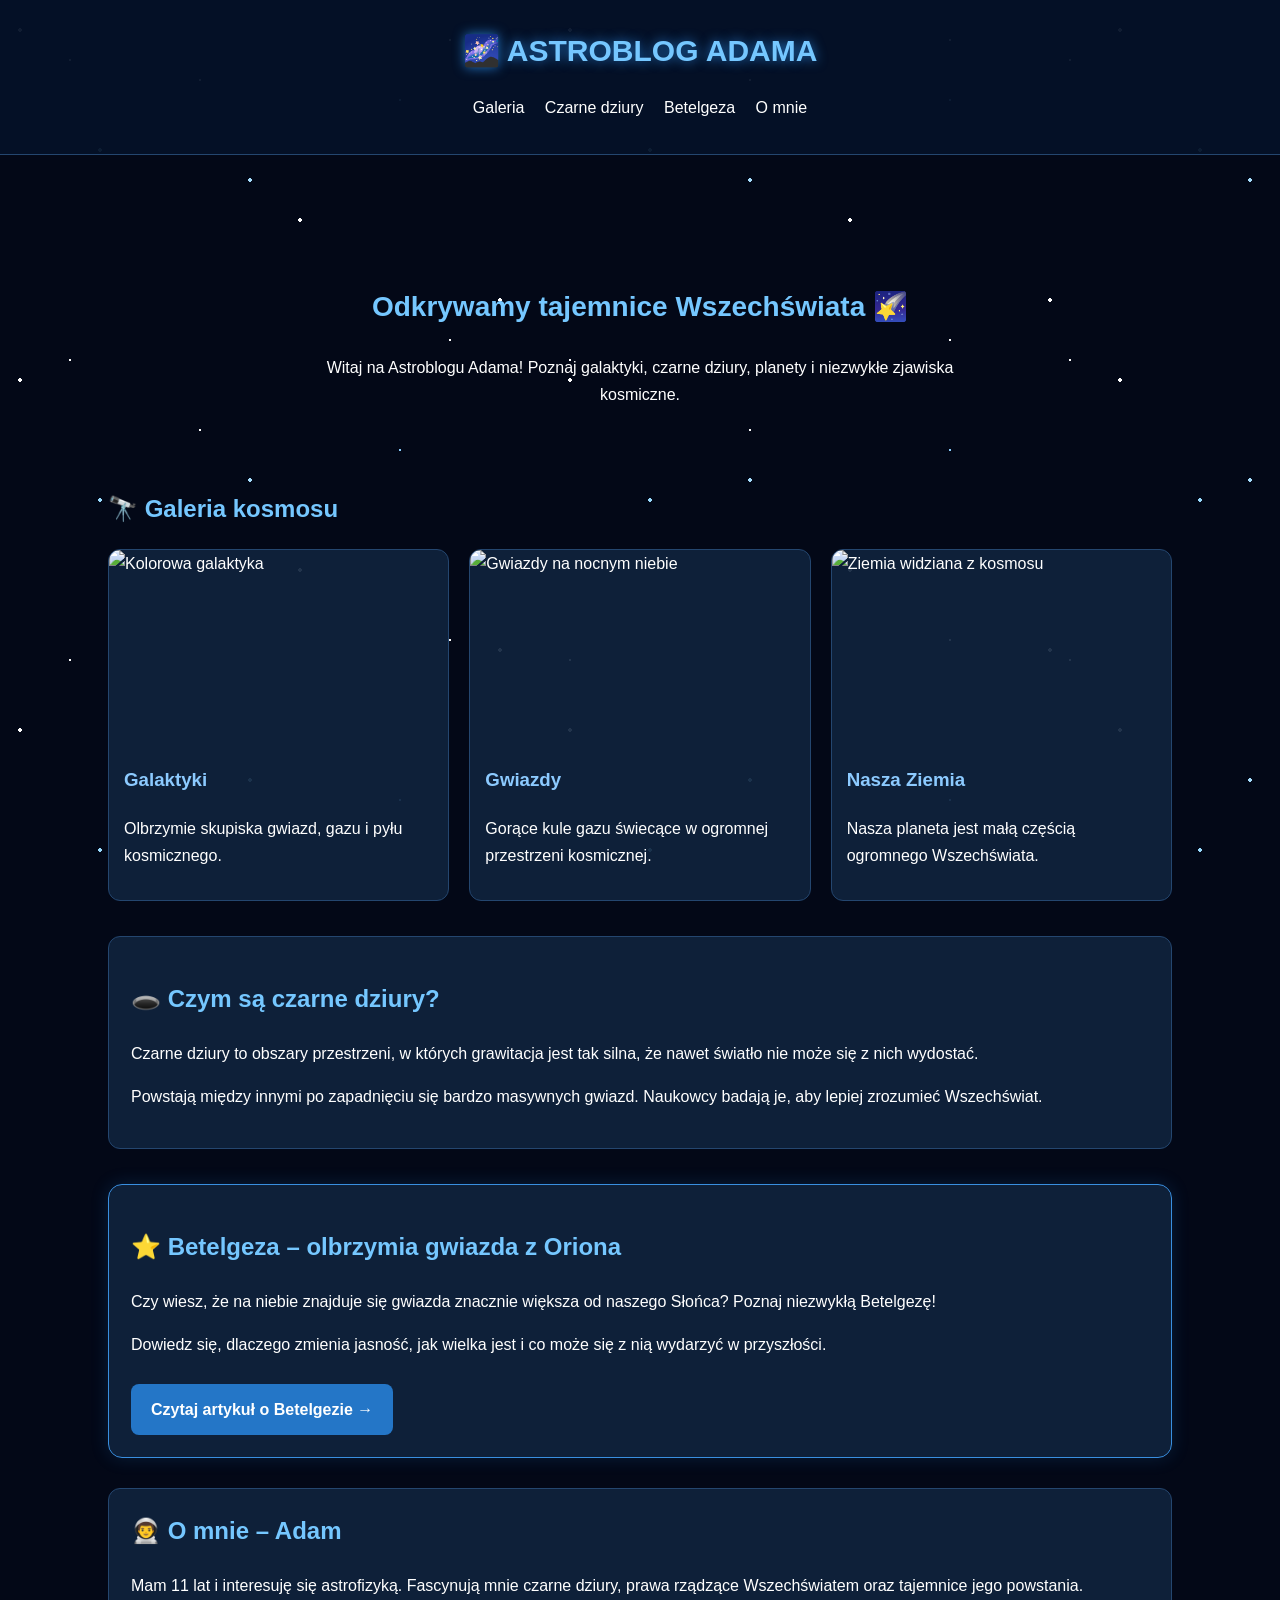
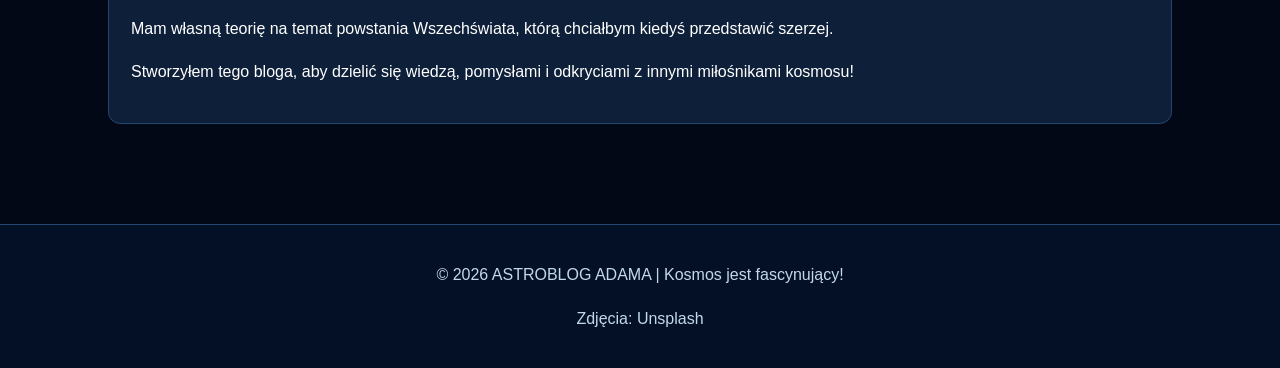
==== commit 002f4134: "Update index.html" ====
--- a/index.html
+++ b/index.html
@@ -8,13 +8,50 @@
   <link rel="stylesheet" href="style.css">
 
   <style>
+    /* GWIEŹDZISTE TŁO */
+    body {
+      background-color: #030817;
+      background-image:
+        radial-gradient(2px 2px at 20px 30px, white 99%, transparent),
+        radial-gradient(2px 2px at 100px 150px, #9bdcff 99%, transparent),
+        radial-gradient(1px 1px at 200px 80px, white 99%, transparent),
+        radial-gradient(2px 2px at 300px 220px, #ffffff 99%, transparent),
+        radial-gradient(1px 1px at 400px 100px, #8bcfff 99%, transparent),
+        radial-gradient(2px 2px at 500px 300px, white 99%, transparent);
+      background-size: 550px 350px;
+      background-attachment: fixed;
+      color: white;
+    }
+
+    /* DELIKATNE MIGOTANIE GWIAZD */
+    @keyframes twinkle {
+      0%, 100% { opacity: 0.65; }
+      50% { opacity: 1; }
+    }
+
+    body::before {
+      content: "";
+      position: fixed;
+      inset: 0;
+      pointer-events: none;
+      z-index: -1;
+      background-image:
+        radial-gradient(1px 1px at 70px 60px, white 99%, transparent),
+        radial-gradient(2px 2px at 250px 180px, #a8dfff 99%, transparent),
+        radial-gradient(1px 1px at 450px 40px, white 99%, transparent);
+      background-size: 500px 300px;
+      animation: twinkle 4s infinite ease-in-out;
+    }
+
+    /* KARTA BETELGEZY */
     .article-card {
-      background: #10233d;
-      border: 1px solid #24466f;
+      background: rgba(16, 35, 61, 0.92);
+      border: 1px solid #398fe0;
       border-radius: 14px;
       padding: 22px;
       margin: 30px 0;
       color: white;
+      box-shadow: 0 0 18px rgba(36, 118, 199, 0.2);
     }
 
     .article-card h2 {
@@ -30,15 +67,99 @@
       text-decoration: none;
       font-weight: bold;
       margin-top: 10px;
+      transition: 0.3s;
     }
 
     .article-button:hover {
       background: #398fe0;
+      box-shadow: 0 0 15px #398fe0;
+    }
+
+    /* NAGŁÓWEK */
+    header {
+      background: rgba(5, 17, 39, 0.95);
+      text-align: center;
+      padding: 25px;
+      border-bottom: 1px solid #24466f;
+    }
+
+    header h1 {
+      color: #75c7ff;
+      text-shadow: 0 0 12px #2476c7;
+    }
+
+    nav a {
+      color: white;
+      text-decoration: none;
+      margin: 8px;
+      display: inline-block;
+    }
+
+    nav a:hover {
+      color: #75c7ff;
+    }
+
+    main {
+      max-width: 1100px;
+      width: 90%;
+      margin: auto;
     }
 
     .hero {
       text-align: center;
-      padding: 35px 20px;
+      padding: 45px 20px;
+    }
+
+    .hero h2 {
+      color: #75c7ff;
+      font-size: 28px;
+    }
+
+    section, article {
+      margin: 35px 0;
+    }
+
+    section h2, article h2 {
+      color: #75c7ff;
+    }
+
+    .gallery {
+      display: grid;
+      grid-template-columns: repeat(auto-fit, minmax(220px, 1fr));
+      gap: 20px;
+    }
+
+    .card {
+      background: rgba(16, 35, 61, 0.92);
+      border: 1px solid #24466f;
+      border-radius: 12px;
+      overflow: hidden;
+    }
+
+    .card img {
+      width: 100%;
+      height: 180px;
+      object-fit: cover;
+      display: block;
+    }
+
+    .card-content {
+      padding: 15px;
+    }
+
+    article, .about {
+      background: rgba(16, 35, 61, 0.92);
+      border: 1px solid #24466f;
+      border-radius: 12px;
+      padding: 22px;
+    }
+
+    footer {
+      background: rgba(5, 17, 39, 0.95);
+      text-align: center;
+      padding: 20px;
+      margin-top: 40px;
+      border-top: 1px solid #24466f;
     }
   </style>
 </head>
@@ -46,7 +167,7 @@
 <body>
 
   <header>
-    <h1>ASTROBLOG ADAMA</h1>
+    <h1>🌌 ASTROBLOG ADAMA</h1>
     <nav>
       <a href="#galeria">Galeria</a>
       <a href="#artykul">Czarne dziury</a>
@@ -58,7 +179,7 @@
   <main>
 
     <section class="hero">
-      <h2>Odkrywamy tajemnice Wszechświata 🌌</h2>
+      <h2>Odkrywamy tajemnice Wszechświata 🌠</h2>
       <p>
         Witaj na Astroblogu Adama! Poznaj galaktyki,
         czarne dziury, planety i niezwykłe zjawiska kosmiczne.
@@ -66,43 +187,34 @@
     </section>
 
     <section id="galeria">
-      <h2>Galeria kosmosu</h2>
+      <h2>🔭 Galeria kosmosu</h2>
 
       <div class="gallery">
 
         <div class="card">
-          <img
-            src="https://images.unsplash.com/photo-1462331940025-496dfbfc7564?w=700"
-            alt="Kolorowa galaktyka">
+          <img src="https://images.unsplash.com/photo-1462331940025-496dfbfc7564?w=700"
+               alt="Kolorowa galaktyka">
           <div class="card-content">
             <h3>Galaktyki</h3>
-            <p>
-              Olbrzymie skupiska gwiazd, gazu i pyłu kosmicznego.
-            </p>
+            <p>Olbrzymie skupiska gwiazd, gazu i pyłu kosmicznego.</p>
           </div>
         </div>
 
         <div class="card">
-          <img
-            src="https://images.unsplash.com/photo-1534796636912-3b95b3ab5986?w=700"
-            alt="Gwiazdy na nocnym niebie">
+          <img src="https://images.unsplash.com/photo-1534796636912-3b95b3ab5986?w=700"
+               alt="Gwiazdy na nocnym niebie">
           <div class="card-content">
             <h3>Gwiazdy</h3>
-            <p>
-              Gorące kule gazu, które świecą w ogromnej przestrzeni kosmicznej.
-            </p>
+            <p>Gorące kule gazu świecące w ogromnej przestrzeni kosmicznej.</p>
           </div>
         </div>
 
         <div class="card">
-          <img
-            src="https://images.unsplash.com/photo-1446776811953-b23d57bd21aa?w=700"
-            alt="Ziemia widziana z kosmosu">
+          <img src="https://images.unsplash.com/photo-1446776811953-b23d57bd21aa?w=700"
+               alt="Ziemia widziana z kosmosu">
           <div class="card-content">
             <h3>Nasza Ziemia</h3>
-            <p>
-              Nasza planeta jest małą częścią ogromnego Wszechświata.
-            </p>
+            <p>Nasza planeta jest małą częścią ogromnego Wszechświata.</p>
           </div>
         </div>
 
@@ -110,7 +222,7 @@
     </section>
 
     <article id="artykul">
-      <h2>Czym są czarne dziury?</h2>
+      <h2>🕳️ Czym są czarne dziury?</h2>
 
       <p>
         Czarne dziury to obszary przestrzeni, w których
@@ -125,14 +237,12 @@
       </p>
     </article>
 
-    <!-- ARTYKUŁ O BETELGEZIE -->
-
     <section id="betelgeza" class="article-card">
       <h2>⭐ Betelgeza – olbrzymia gwiazda z Oriona</h2>
 
       <p>
         Czy wiesz, że na niebie znajduje się gwiazda
-        tak ogromna, że jest znacznie większa od naszego Słońca?
+        znacznie większa od naszego Słońca?
         Poznaj niezwykłą Betelgezę!
       </p>
 
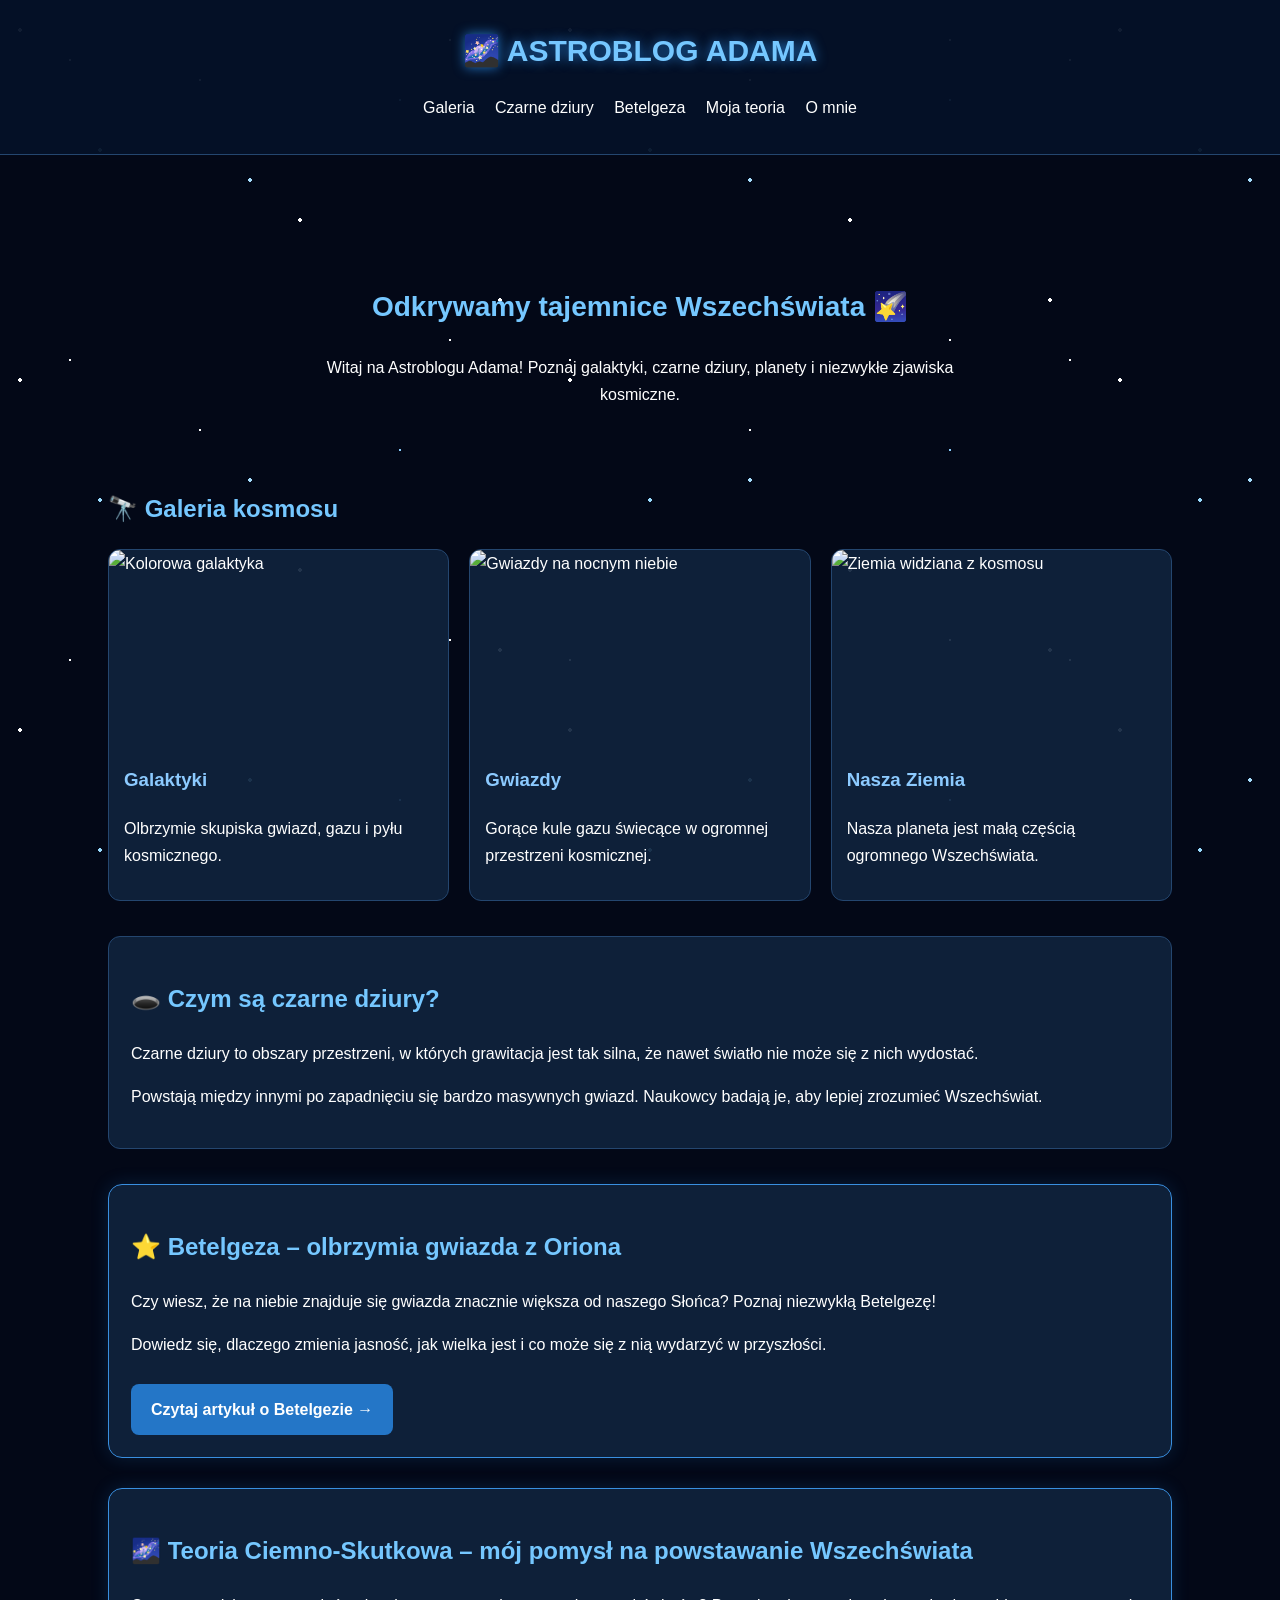
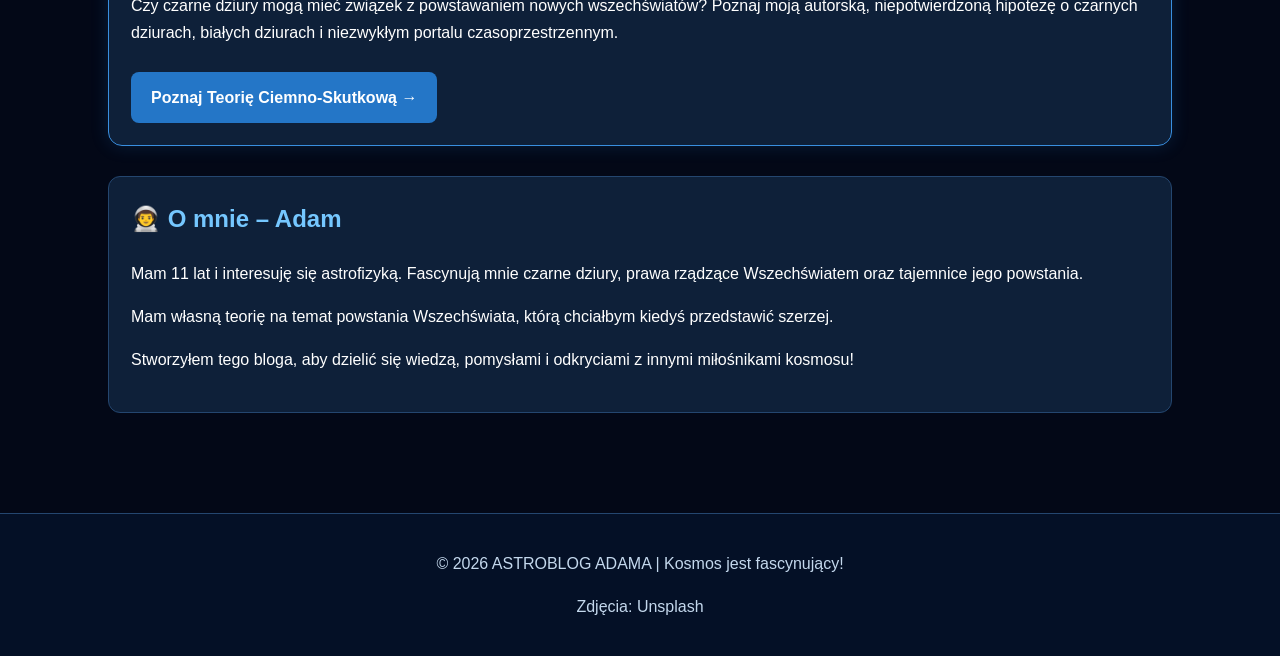
==== commit 466b688b: "Add files via upload" ====
--- a/index.html
+++ b/index.html
@@ -1,4 +1,3 @@
-
 <!DOCTYPE html>
 <html lang="pl">
 <head>
@@ -23,7 +22,6 @@
       color: white;
     }
 
-    /* DELIKATNE MIGOTANIE GWIAZD */
     @keyframes twinkle {
       0%, 100% { opacity: 0.65; }
       50% { opacity: 1; }
@@ -43,7 +41,6 @@
       animation: twinkle 4s infinite ease-in-out;
     }
 
-    /* KARTA BETELGEZY */
     .article-card {
       background: rgba(16, 35, 61, 0.92);
       border: 1px solid #398fe0;
@@ -54,9 +51,7 @@
       box-shadow: 0 0 18px rgba(36, 118, 199, 0.2);
     }
 
-    .article-card h2 {
-      color: #75c7ff;
-    }
+    .article-card h2 { color: #75c7ff; }
 
     .article-button {
       display: inline-block;
@@ -75,7 +70,6 @@
       box-shadow: 0 0 15px #398fe0;
     }
 
-    /* NAGŁÓWEK */
     header {
       background: rgba(5, 17, 39, 0.95);
       text-align: center;
@@ -95,9 +89,7 @@
       display: inline-block;
     }
 
-    nav a:hover {
-      color: #75c7ff;
-    }
+    nav a:hover { color: #75c7ff; }
 
     main {
       max-width: 1100px;
@@ -115,13 +107,8 @@
       font-size: 28px;
     }
 
-    section, article {
-      margin: 35px 0;
-    }
-
-    section h2, article h2 {
-      color: #75c7ff;
-    }
+    section, article { margin: 35px 0; }
+    section h2, article h2 { color: #75c7ff; }
 
     .gallery {
       display: grid;
@@ -143,9 +130,7 @@
       display: block;
     }
 
-    .card-content {
-      padding: 15px;
-    }
+    .card-content { padding: 15px; }
 
     article, .about {
       background: rgba(16, 35, 61, 0.92);
@@ -165,19 +150,18 @@
 </head>
 
 <body>
-
   <header>
     <h1>🌌 ASTROBLOG ADAMA</h1>
     <nav>
       <a href="#galeria">Galeria</a>
       <a href="#artykul">Czarne dziury</a>
       <a href="#betelgeza">Betelgeza</a>
+      <a href="#teoria">Moja teoria</a>
       <a href="#onas">O mnie</a>
     </nav>
   </header>
 
   <main>
-
     <section class="hero">
       <h2>Odkrywamy tajemnice Wszechświata 🌠</h2>
       <p>
@@ -188,9 +172,7 @@
 
     <section id="galeria">
       <h2>🔭 Galeria kosmosu</h2>
-
       <div class="gallery">
-
         <div class="card">
           <img src="https://images.unsplash.com/photo-1462331940025-496dfbfc7564?w=700"
                alt="Kolorowa galaktyka">
@@ -199,7 +181,6 @@
             <p>Olbrzymie skupiska gwiazd, gazu i pyłu kosmicznego.</p>
           </div>
         </div>
-
         <div class="card">
           <img src="https://images.unsplash.com/photo-1534796636912-3b95b3ab5986?w=700"
                alt="Gwiazdy na nocnym niebie">
@@ -208,7 +189,6 @@
             <p>Gorące kule gazu świecące w ogromnej przestrzeni kosmicznej.</p>
           </div>
         </div>
-
         <div class="card">
           <img src="https://images.unsplash.com/photo-1446776811953-b23d57bd21aa?w=700"
                alt="Ziemia widziana z kosmosu">
@@ -217,19 +197,16 @@
             <p>Nasza planeta jest małą częścią ogromnego Wszechświata.</p>
           </div>
         </div>
-
       </div>
     </section>
 
     <article id="artykul">
       <h2>🕳️ Czym są czarne dziury?</h2>
-
       <p>
         Czarne dziury to obszary przestrzeni, w których
         grawitacja jest tak silna, że nawet światło nie może
         się z nich wydostać.
       </p>
-
       <p>
         Powstają między innymi po zapadnięciu się bardzo
         masywnych gwiazd. Naukowcy badają je, aby lepiej
@@ -239,49 +216,54 @@
 
     <section id="betelgeza" class="article-card">
       <h2>⭐ Betelgeza – olbrzymia gwiazda z Oriona</h2>
-
       <p>
         Czy wiesz, że na niebie znajduje się gwiazda
         znacznie większa od naszego Słońca?
         Poznaj niezwykłą Betelgezę!
       </p>
-
       <p>
         Dowiedz się, dlaczego zmienia jasność, jak wielka jest
         i co może się z nią wydarzyć w przyszłości.
       </p>
-
       <a href="betelgeza.html" class="article-button">
         Czytaj artykuł o Betelgezie →
       </a>
     </section>
 
+    <!-- NOWE WEJŚCIE DO TEORII CIEMNO-SKUTKOWEJ -->
+    <section id="teoria" class="article-card">
+      <h2>🌌 Teoria Ciemno-Skutkowa – mój pomysł na powstawanie Wszechświata</h2>
+      <p>
+        Czy czarne dziury mogą mieć związek z powstawaniem nowych wszechświatów?
+        Poznaj moją autorską, niepotwierdzoną hipotezę o czarnych dziurach,
+        białych dziurach i niezwykłym portalu czasoprzestrzennym.
+      </p>
+      <a href="teoria-ciemno-skutkowa.html" class="article-button">
+        Poznaj Teorię Ciemno-Skutkową →
+      </a>
+    </section>
+
     <section id="onas" class="about">
       <h2>👨‍🚀 O mnie – Adam</h2>
-
       <p>
         Mam 11 lat i interesuję się astrofizyką.
         Fascynują mnie czarne dziury, prawa rządzące
         Wszechświatem oraz tajemnice jego powstania.
       </p>
-
       <p>
         Mam własną teorię na temat powstania Wszechświata,
         którą chciałbym kiedyś przedstawić szerzej.
       </p>
-
       <p>
         Stworzyłem tego bloga, aby dzielić się wiedzą,
         pomysłami i odkryciami z innymi miłośnikami kosmosu!
       </p>
     </section>
-
   </main>
 
   <footer>
     <p>© 2026 ASTROBLOG ADAMA | Kosmos jest fascynujący!</p>
     <p>Zdjęcia: Unsplash</p>
   </footer>
-
 </body>
 </html>
